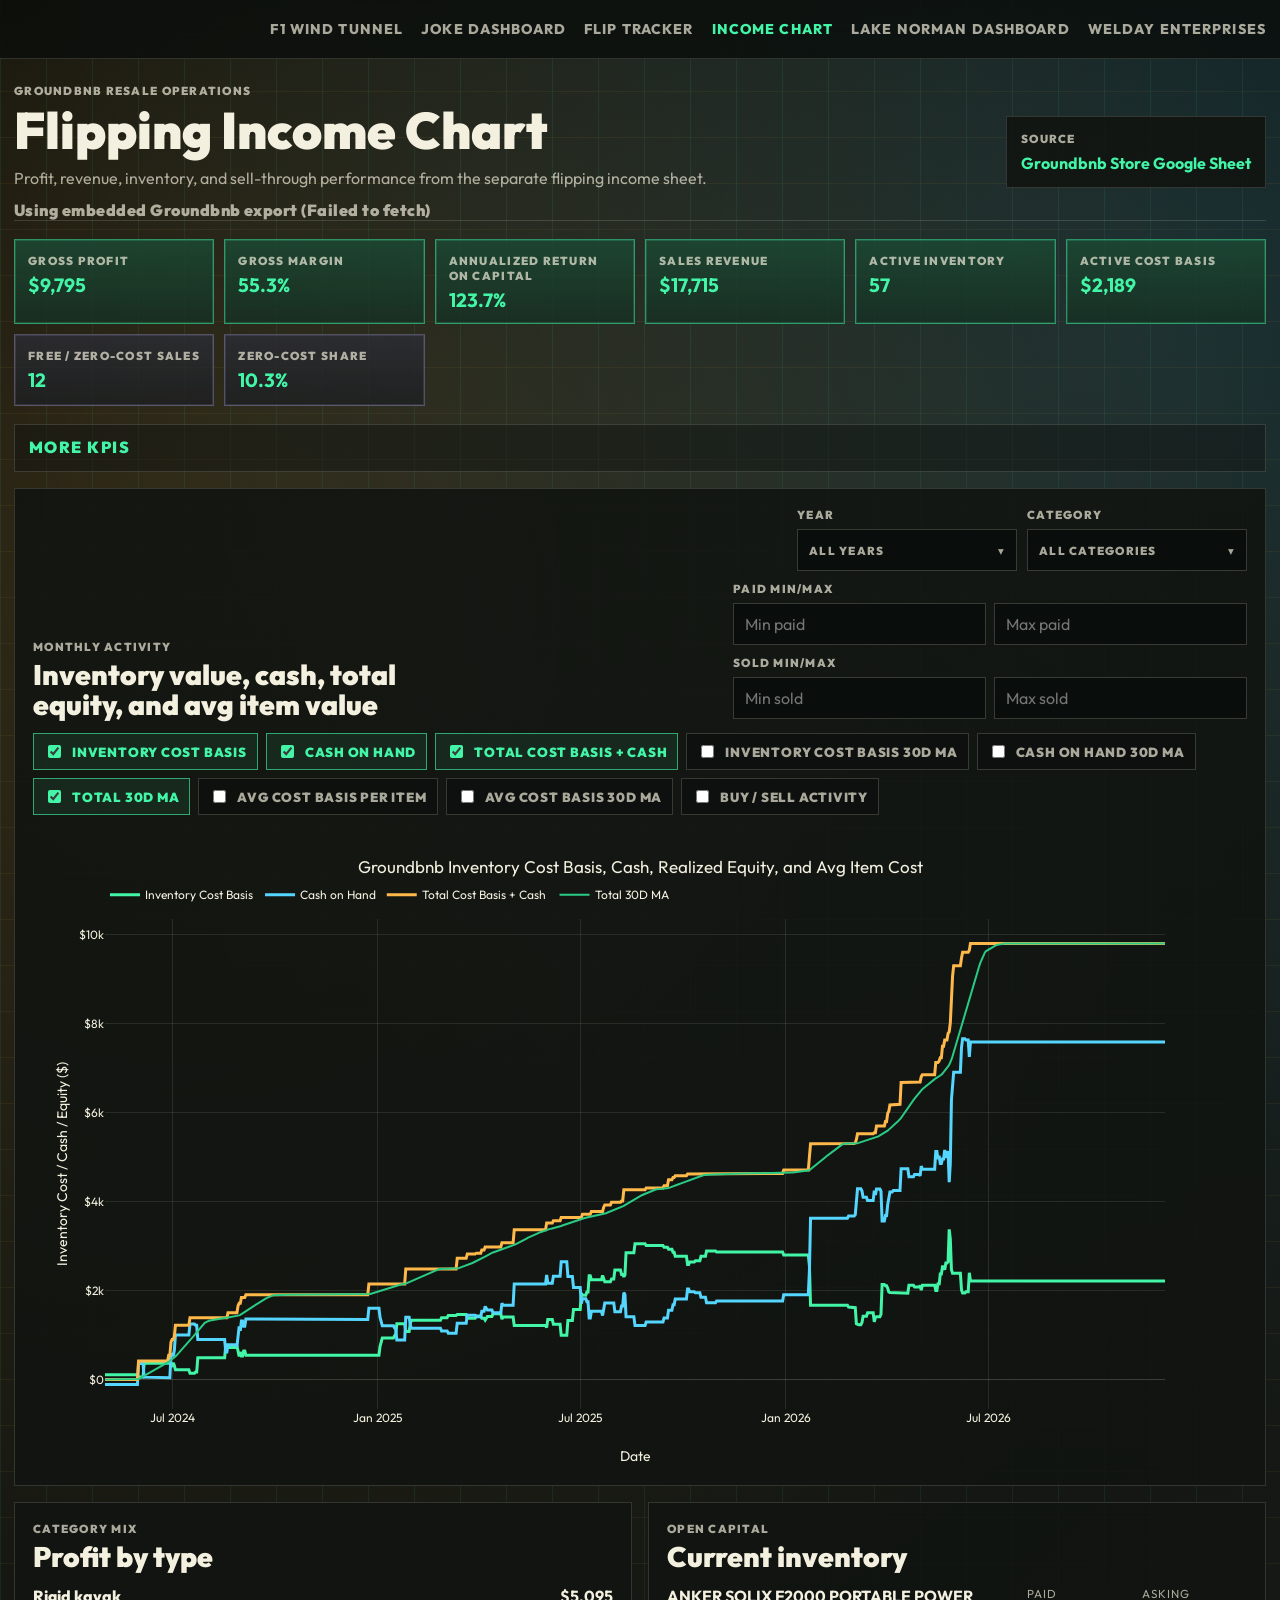
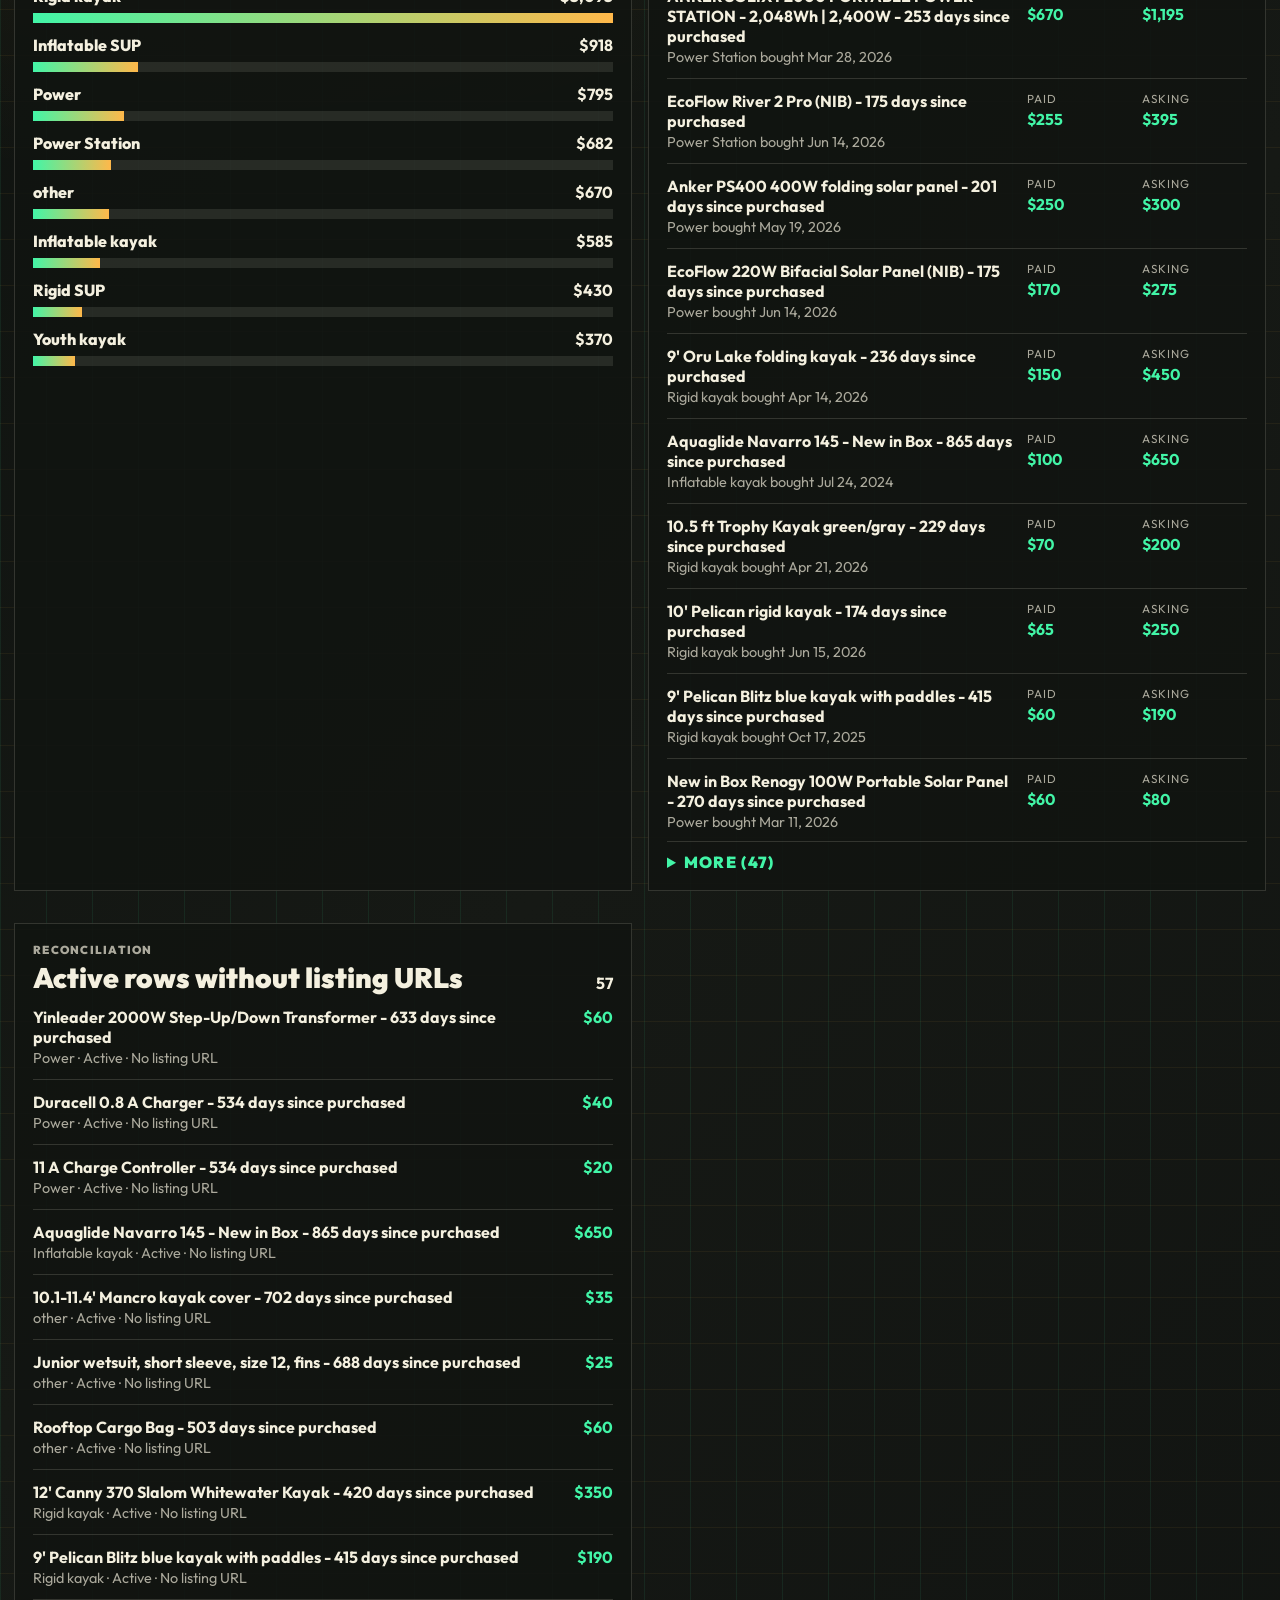
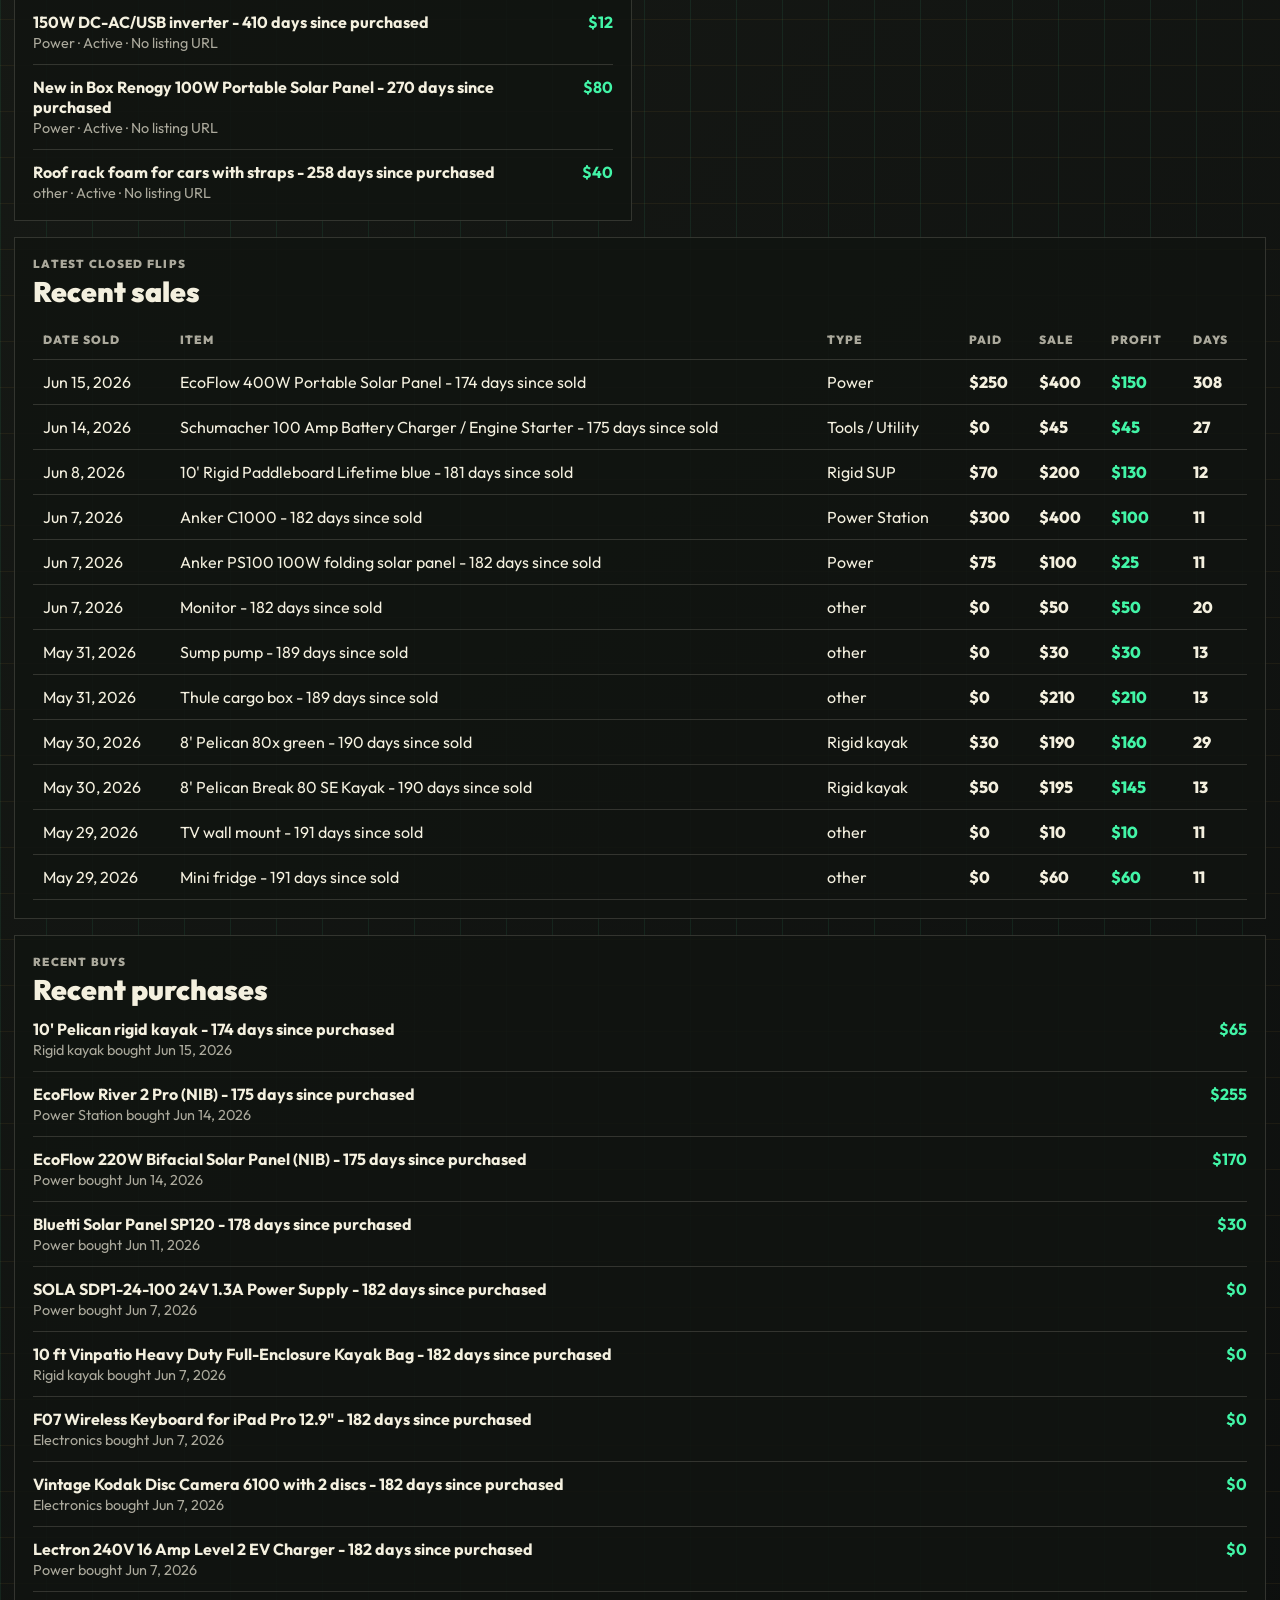
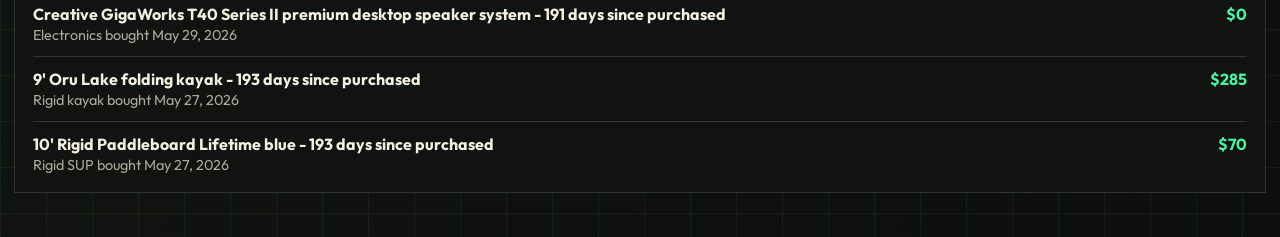
==== Flipping Income Chart/index.html @ 904272f7 "Add price range filters to income chart" ====
<!DOCTYPE html>
<html lang="en">
<head>
    <meta charset="UTF-8">
    <meta name="viewport" content="width=device-width, initial-scale=1.0">
    <title>Flipping Income Chart</title>
    <link rel="preconnect" href="https://fonts.googleapis.com">
    <link rel="preconnect" href="https://fonts.gstatic.com" crossorigin>
    <link href="https://fonts.googleapis.com/css2?family=Outfit:wght@400;600;700;800&display=swap" rel="stylesheet">
    <link rel="stylesheet" href="styles.css?v=20260616-2">
    <script src="https://cdn.plot.ly/plotly-2.35.2.min.js"></script>
</head>
<body>
    <header class="top-header">
        <nav class="header-nav" aria-label="Main menu">
            <a class="header-link" href="/hello-world.html">F1 Wind Tunnel</a>
            <a class="header-link" href="/joke-dashboard.html">Joke Dashboard</a>
            <a class="header-link" href="/flip-tracker.html">Flip Tracker</a>
            <a class="header-link active" href="/Flipping%20Income%20Chart/">Income Chart</a>
            <a class="header-link" href="https://www.perplexity.ai/computer/a/lake-norman-dashboard-hpEeo1IDQGuNEaWQGlTd8g" target="_blank" rel="noopener noreferrer">Lake Norman Dashboard</a>
            <a class="header-link" href="https://welday-ent-dashboard.lovable.app/" target="_blank" rel="noopener noreferrer">Welday Enterprises</a>
        </nav>
    </header>

    <main class="page-shell">
        <section class="hero">
            <div>
                <span class="eyebrow">Groundbnb resale operations</span>
                <h1>Flipping Income Chart</h1>
                <p>Profit, revenue, inventory, and sell-through performance from the separate flipping income sheet.</p>
                <p class="source-status" id="source-status">Embedded Groundbnb export loaded</p>
            </div>
            <div class="source-note">
                <span>Source</span>
                <strong>Groundbnb Store Google Sheet</strong>
            </div>
        </section>

        <section class="kpi-grid" aria-label="Income summary">
            <article class="kpi kpi-primary" title="Gross profit on closed flips. Revenue minus cost basis and sale-side costs."><span>Gross Profit</span><strong id="total-profit">$0</strong></article>
            <article class="kpi kpi-primary" title="Gross margin as a share of revenue. Gross profit divided by sales revenue."><span>Gross Margin</span><strong id="gross-margin">0%</strong></article>
            <article class="kpi kpi-primary" title="Annualized return on invested cash for sold items. Time-adjusted profit divided by cost basis."><span>Annualized Return on Capital</span><strong id="realized-roi">0%</strong></article>
            <article class="kpi kpi-primary" title="Total sales collected from sold items in the selected scope."><span>Sales Revenue</span><strong id="sales-revenue">$0</strong></article>
            <article class="kpi kpi-primary" title="Count of active inventory items still on hand in the sheet."><span>Active Inventory</span><strong id="inventory-count">0</strong></article>
            <article class="kpi kpi-primary" title="Cash currently tied up in active inventory cost basis."><span>Active Cost Basis</span><strong id="inventory-cost">$0</strong></article>
            <article class="kpi kpi-info" title="Sold items with zero recorded purchase cost. Included in profit but excluded from return-on-capital math."><span>Free / Zero-Cost Sales</span><strong id="free-items">0</strong></article>
            <article class="kpi kpi-info" title="Share of sold units that had zero recorded purchase cost."><span>Zero-Cost Share</span><strong id="free-items-share">0%</strong></article>
        </section>

        <section class="kpi-expander" aria-label="Additional income KPIs">
            <details>
                <summary>More KPIs</summary>
                <div class="secondary-kpis">
                    <article class="kpi kpi-go" title="Number of sold assets included in the selected scope."><span>Sold Units</span><strong id="sold-count">0</strong></article>
                    <article class="kpi kpi-cyan" title="Average gross profit per sold item."><span>Average Profit</span><strong id="avg-profit">$0</strong></article>
                    <article class="kpi kpi-amber" title="Average number of days from purchase to sale."><span>Avg Days to Sell</span><strong id="avg-days">0</strong></article>
                    <article class="kpi kpi-info" title="Middle value for days to sell, which reduces the impact of outliers."><span>Median Days to Sell</span><strong id="median-days">0</strong></article>
                    <article class="kpi kpi-slate" title="Current asking value for all active inventory."><span>Active Asking Value</span><strong id="active-asking">$0</strong></article>
                    <article class="kpi kpi-go" title="Potential profit still on the table for active inventory."><span>Unrealized Profit</span><strong id="unrealized-profit">$0</strong></article>
                    <article class="kpi kpi-danger" title="Active inventory older than 45 days and worth reviewing for pricing or liquidation."><span>Aging Risk Units</span><strong id="aging-risk">0</strong></article>
                    <article class="kpi kpi-cyan" title="Sold units divided by sold units plus active inventory."><span>Sell-Through</span><strong id="sell-through">0%</strong></article>
                    <article class="kpi kpi-amber" title="Average markup on sold items."><span>Avg Markup</span><strong id="avg-markup">0%</strong></article>
                    <article class="kpi kpi-primary" title="Annualized return on invested capital, adjusted for holding period."><span>Annualized Return on Capital</span><strong id="annualized-return">0%</strong></article>
                    <article class="kpi kpi-info" title="Gross profit divided by the number of days the item was held."><span>Profit per Day Held</span><strong id="profit-per-day">$0</strong></article>
                    <article class="kpi kpi-slate" title="Average time active inventory has been on hand."><span>Days in Inventory</span><strong id="days-in-inventory">0</strong></article>
                    <article class="kpi kpi-go" title="Cost basis rotations per period. Roughly how many times inventory turns over in a year."><span>Inventory Turnover</span><strong id="inventory-turnover">0x</strong></article>
                    <article class="kpi kpi-info" title="Marketplace ad count reported in the KPI export sheet."><span>Marketplace Ads</span><strong id="marketplace-ads">0</strong></article>
                    <article class="kpi kpi-danger" title="The difference between marketplace ads and tracked sheet inventory. If this is positive, ads exceed tracked rows."><span>Ad / Sheet Gap</span><strong id="ad-gap">0</strong></article>
                    <article class="kpi kpi-slate" title="Duplicate display of sold units for compact comparison on smaller screens."><span>Sold Count</span><strong id="sold-count-secondary">0</strong></article>
                </div>
            </details>
        </section>

        <section class="panel chart-panel">
            <div class="panel-heading">
                <div>
                    <span class="eyebrow">Monthly activity</span>
                    <h2>Inventory value, cash, total equity, and avg item value</h2>
                </div>
                <div class="filters">
                    <div class="multi-filter" id="year-filter-wrap">
                        <span>Year</span>
                        <button id="year-filter-button" class="multi-filter-button" type="button" aria-haspopup="true" aria-expanded="false">
                            <span id="year-filter-label">All years</span>
                            <span class="multi-filter-caret">▾</span>
                        </button>
                        <div id="year-filter-panel" class="multi-filter-panel" hidden></div>
                    </div>
                    <div class="multi-filter" id="category-filter-wrap">
                        <span>Category</span>
                        <button id="category-filter-button" class="multi-filter-button" type="button" aria-haspopup="true" aria-expanded="false">
                            <span id="category-filter-label">All categories</span>
                            <span class="multi-filter-caret">▾</span>
                        </button>
                        <div id="category-filter-panel" class="multi-filter-panel" hidden></div>
                    </div>
                    <label class="range-filter">
                        <span>Paid min/max</span>
                        <div class="range-inputs">
                            <input id="paid-min-filter" type="number" inputmode="decimal" placeholder="Min paid" aria-label="Minimum price paid">
                            <input id="paid-max-filter" type="number" inputmode="decimal" placeholder="Max paid" aria-label="Maximum price paid">
                        </div>
                    </label>
                    <label class="range-filter">
                        <span>Sold min/max</span>
                        <div class="range-inputs">
                            <input id="sold-min-filter" type="number" inputmode="decimal" placeholder="Min sold" aria-label="Minimum sale price">
                            <input id="sold-max-filter" type="number" inputmode="decimal" placeholder="Max sold" aria-label="Maximum sale price">
                        </div>
                    </label>
                </div>
            </div>
            <div id="trace-controls" class="trace-controls" aria-label="Chart trace selectors"></div>
            <div id="income-chart" class="plotly-chart" aria-label="Inventory value and cash chart"></div>
        </section>

        <section class="split-grid">
            <article class="panel">
                <div class="panel-heading">
                    <div>
                        <span class="eyebrow">Category mix</span>
                        <h2>Profit by type</h2>
                    </div>
                </div>
                <div id="type-bars" class="bar-list"></div>
            </article>

            <article class="panel">
                <div class="panel-heading">
                    <div>
                        <span class="eyebrow">Open capital</span>
                        <h2>Current inventory</h2>
                    </div>
                </div>
                <div id="inventory-preview" class="inventory-list"></div>
                <details class="list-expander" id="inventory-expander">
                    <summary><span id="inventory-more-label">More</span></summary>
                    <div id="inventory-list" class="inventory-list"></div>
                </details>
            </article>

            <article class="panel">
                <div class="panel-heading">
                    <div>
                        <span class="eyebrow">Reconciliation</span>
                        <h2>Active rows without listing URLs</h2>
                    </div>
                    <strong id="reconciliation-count">0</strong>
                </div>
                <div id="reconciliation-list" class="inventory-list"></div>
            </article>
        </section>

        <section class="panel">
            <div class="panel-heading">
                <div>
                    <span class="eyebrow">Latest closed flips</span>
                    <h2>Recent sales</h2>
                </div>
            </div>
            <div class="table-wrap">
                <table>
                    <thead>
                        <tr>
                            <th>Date Sold</th>
                            <th>Item</th>
                            <th>Type</th>
                            <th>Paid</th>
                            <th>Sale</th>
                            <th>Profit</th>
                            <th>Days</th>
                        </tr>
                    </thead>
                    <tbody id="recent-sales"></tbody>
                </table>
            </div>
        </section>

        <section class="panel">
            <div class="panel-heading">
                <div>
                    <span class="eyebrow">Recent buys</span>
                    <h2>Recent purchases</h2>
                </div>
            </div>
            <div id="recent-purchases" class="inventory-list"></div>
        </section>
    </main>

    <script src="data.js?v=20260616-1"></script>
    <script src="script.js?v=20260616-2"></script>
</body>
</html>
---- Flipping Income Chart/styles.css ----
:root {
    --ink: #f4f0df;
    --muted: rgba(244, 240, 223, 0.68);
    --panel: rgba(16, 20, 17, 0.88);
    --panel-2: rgba(26, 31, 28, 0.92);
    --line: rgba(244, 240, 223, 0.15);
    --hud: #42f5a7;
    --amber: #ffb84a;
    --danger: #ff4d5a;
    --cyan: #55d6ff;
    --runway: #0b0e0d;
}

* {
    box-sizing: border-box;
}

body {
    margin: 0;
    min-height: 100vh;
    color: var(--ink);
    font-family: "Outfit", system-ui, sans-serif;
    background:
        linear-gradient(90deg, rgba(66, 245, 167, 0.08) 1px, transparent 1px) 0 0 / 46px 46px,
        linear-gradient(0deg, rgba(255, 184, 74, 0.06) 1px, transparent 1px) 0 0 / 46px 46px,
        radial-gradient(circle at 16% 12%, rgba(255, 184, 74, 0.16), transparent 26%),
        radial-gradient(circle at 92% 6%, rgba(85, 214, 255, 0.14), transparent 24%),
        linear-gradient(135deg, #090d0b 0%, #161915 48%, #0d0f0e 100%);
}

button,
input,
select {
    font: inherit;
}

.top-header {
    position: sticky;
    top: 0;
    z-index: 20;
    border-bottom: 1px solid var(--line);
    background: rgba(9, 13, 11, 0.78);
    backdrop-filter: blur(14px);
}

.header-nav {
    width: min(1480px, calc(100% - 28px));
    min-height: 58px;
    margin: 0 auto;
    display: flex;
    align-items: center;
    justify-content: flex-end;
    gap: 18px;
    flex-wrap: wrap;
}

.header-link {
    color: var(--muted);
    text-decoration: none;
    font-weight: 800;
    font-size: 0.88rem;
    text-transform: uppercase;
    letter-spacing: 0.08em;
}

.header-link:hover,
.header-link:focus-visible,
.header-link.active {
    color: var(--hud);
    outline: none;
}

.page-shell {
    width: min(1480px, calc(100% - 28px));
    margin: 0 auto;
    padding: 24px 0 44px;
}

.hero {
    min-height: 116px;
    display: grid;
    grid-template-columns: minmax(260px, 1fr) auto;
    gap: 18px;
    align-items: center;
    border-bottom: 1px solid var(--line);
}

.eyebrow,
.source-note span,
.source-status,
.kpi span,
.filters span {
    display: block;
    color: var(--muted);
    font-size: 0.72rem;
    font-weight: 900;
    letter-spacing: 0.11em;
    text-transform: uppercase;
}

h1,
h2,
p {
    margin: 0;
}

h1 {
    margin-top: 7px;
    color: var(--ink);
    font-size: clamp(1.9rem, 4vw, 3.5rem);
    font-weight: 900;
    line-height: 1;
}

h2 {
    margin-top: 6px;
    color: var(--ink);
    font-size: clamp(1.25rem, 2.2vw, 2rem);
    font-weight: 900;
    line-height: 1.05;
}

.hero p {
    max-width: 760px;
    margin-top: 12px;
    color: var(--muted);
    font-size: 1rem;
}

.source-note,
.kpi,
.panel {
    border: 1px solid var(--line);
    background: var(--panel);
}

.source-note {
    min-width: 220px;
    padding: 14px;
}

.source-note strong {
    display: block;
    margin-top: 7px;
    color: var(--hud);
}
.source-status {
    margin-top: 10px;
    color: var(--cyan);
    letter-spacing: 0.03em;
    text-transform: none;
}

.kpi-grid {
    margin: 18px 0;
    display: grid;
    grid-template-columns: repeat(6, minmax(120px, 1fr));
    gap: 10px;
}

.kpi {
    min-height: 72px;
    padding: 13px;
    background: rgba(16, 20, 17, 0.64);
    cursor: help;
}

.kpi strong {
    display: block;
    margin-top: 8px;
    color: var(--hud);
    font-size: clamp(1.05rem, 1.5vw, 1.45rem);
    line-height: 1;
}

.kpi-primary {
    border-color: rgba(66, 245, 167, 0.5);
    background:
        linear-gradient(180deg, rgba(66, 245, 167, 0.20), rgba(66, 245, 167, 0.10)),
        rgba(16, 20, 17, 0.82);
    box-shadow: inset 0 0 0 1px rgba(66, 245, 167, 0.18);
}

.kpi-go {
    border-color: rgba(66, 245, 167, 0.34);
    background:
        linear-gradient(180deg, rgba(66, 245, 167, 0.13), rgba(66, 245, 167, 0.06)),
        rgba(16, 20, 17, 0.78);
    box-shadow: inset 0 0 0 1px rgba(66, 245, 167, 0.14);
}

.kpi-cyan {
    border-color: rgba(85, 214, 255, 0.34);
    background:
        linear-gradient(180deg, rgba(85, 214, 255, 0.12), rgba(85, 214, 255, 0.05)),
        rgba(16, 20, 17, 0.78);
    box-shadow: inset 0 0 0 1px rgba(85, 214, 255, 0.14);
}

.kpi-amber {
    border-color: rgba(255, 184, 74, 0.34);
    background:
        linear-gradient(180deg, rgba(255, 184, 74, 0.12), rgba(255, 184, 74, 0.05)),
        rgba(16, 20, 17, 0.78);
    box-shadow: inset 0 0 0 1px rgba(255, 184, 74, 0.14);
}

.kpi-danger {
    border-color: rgba(255, 77, 90, 0.34);
    background:
        linear-gradient(180deg, rgba(255, 77, 90, 0.13), rgba(255, 77, 90, 0.05)),
        rgba(16, 20, 17, 0.78);
    box-shadow: inset 0 0 0 1px rgba(255, 77, 90, 0.14);
}

.kpi-info {
    border-color: rgba(199, 188, 255, 0.3);
    background:
        linear-gradient(180deg, rgba(199, 188, 255, 0.12), rgba(199, 188, 255, 0.05)),
        rgba(16, 20, 17, 0.78);
    box-shadow: inset 0 0 0 1px rgba(199, 188, 255, 0.12);
}

.kpi-slate {
    border-color: rgba(129, 139, 146, 0.4);
    background:
        linear-gradient(180deg, rgba(129, 139, 146, 0.12), rgba(129, 139, 146, 0.05)),
        rgba(16, 20, 17, 0.78);
    box-shadow: inset 0 0 0 1px rgba(129, 139, 146, 0.12);
}

.kpi-expander {
    margin: 18px 0 12px;
}

.kpi-expander details {
    border: 1px solid var(--line);
    background: rgba(16, 20, 17, 0.48);
    padding: 12px 14px 14px;
}

.kpi-expander summary {
    cursor: pointer;
    list-style: none;
    color: var(--hud);
    font-weight: 900;
    text-transform: uppercase;
    letter-spacing: 0.09em;
}

.kpi-expander summary::-webkit-details-marker {
    display: none;
}

.secondary-kpis {
    margin-top: 12px;
    display: grid;
    grid-template-columns: repeat(4, minmax(0, 1fr));
    gap: 10px;
}

.panel {
    margin-top: 16px;
    padding: 18px;
    background: var(--panel);
}

.panel-heading {
    display: flex;
    justify-content: space-between;
    gap: 18px;
    align-items: end;
    margin-bottom: 14px;
}

.filters {
    display: flex;
    flex-wrap: wrap;
    justify-content: flex-end;
    gap: 10px;
}

.range-filter {
    min-width: 220px;
    margin-top: 0;
}

.range-filter > span {
    display: block;
    color: var(--muted);
    font-size: 0.72rem;
    font-weight: 900;
    letter-spacing: 0.11em;
    text-transform: uppercase;
}

.range-inputs {
    display: grid;
    grid-template-columns: 1fr 1fr;
    gap: 8px;
    margin-top: 7px;
}

.range-inputs input {
    width: 100%;
    height: 42px;
    border: 1px solid rgba(244, 240, 223, 0.2);
    border-radius: 0;
    background: rgba(9, 13, 11, 0.92);
    color: var(--ink);
    padding: 0 11px;
}

.range-inputs input:focus {
    border-color: var(--hud);
    outline: none;
    box-shadow: 0 0 0 2px rgba(66, 245, 167, 0.12);
}

select {
    min-width: 170px;
    height: 42px;
    margin-top: 7px;
    border: 1px solid rgba(244, 240, 223, 0.2);
    border-radius: 0;
    color: var(--ink);
    background: rgba(9, 13, 11, 0.92);
    padding: 0 11px;
}

select:focus {
    border-color: var(--hud);
    outline: none;
    box-shadow: 0 0 0 2px rgba(66, 245, 167, 0.12);
}

.multi-filter {
    position: relative;
    min-width: 220px;
}

.multi-filter-button {
    width: 100%;
    height: 42px;
    margin-top: 7px;
    display: inline-flex;
    align-items: center;
    justify-content: space-between;
    gap: 12px;
    border: 1px solid rgba(244, 240, 223, 0.2);
    border-radius: 0;
    color: var(--ink);
    background: rgba(9, 13, 11, 0.92);
    padding: 0 11px;
    cursor: pointer;
}

.multi-filter-button:focus {
    border-color: var(--hud);
    outline: none;
    box-shadow: 0 0 0 2px rgba(66, 245, 167, 0.12);
}

.multi-filter-caret {
    color: var(--muted);
}

.multi-filter-panel {
    position: absolute;
    top: calc(100% + 6px);
    right: 0;
    z-index: 30;
    width: min(320px, 90vw);
    max-height: 360px;
    overflow: auto;
    border: 1px solid rgba(244, 240, 223, 0.18);
    background: rgba(9, 13, 11, 0.98);
    box-shadow: 0 18px 40px rgba(0, 0, 0, 0.35);
    padding: 10px;
}

.multi-filter-actions {
    display: flex;
    gap: 8px;
    margin-bottom: 10px;
}

.multi-filter-actions button {
    flex: 1;
    height: 34px;
    border: 1px solid rgba(244, 240, 223, 0.18);
    background: rgba(16, 20, 17, 0.75);
    color: var(--ink);
    font-weight: 800;
    text-transform: uppercase;
    letter-spacing: 0.05em;
    cursor: pointer;
}

.multi-filter-options {
    display: grid;
    gap: 6px;
}

.multi-filter-option {
    display: flex;
    align-items: center;
    gap: 8px;
    padding: 6px 8px;
    border: 1px solid rgba(244, 240, 223, 0.12);
    background: rgba(16, 20, 17, 0.36);
    color: var(--ink);
    cursor: pointer;
}

.multi-filter-option input {
    margin: 0;
}

.trace-controls {
    display: flex;
    flex-wrap: wrap;
    gap: 8px;
    margin: 8px 0 12px;
}

.trace-toggle {
    min-height: 36px;
    display: inline-flex;
    align-items: center;
    gap: 8px;
    padding: 8px 10px;
    border: 1px solid rgba(244, 240, 223, 0.18);
    color: var(--muted);
    background: rgba(9, 13, 11, 0.58);
    font-size: 0.82rem;
    font-weight: 900;
    text-transform: uppercase;
    letter-spacing: 0.06em;
    cursor: pointer;
}

.trace-toggle input {
    accent-color: var(--hud);
}

.trace-toggle:has(input:checked) {
    border-color: rgba(66, 245, 167, 0.62);
    color: var(--hud);
    background: rgba(66, 245, 167, 0.08);
}

.plotly-chart {
    width: 100%;
    min-height: 640px;
}

.split-grid {
    display: grid;
    grid-template-columns: minmax(0, 1fr) minmax(0, 1fr);
    gap: 16px;
}

.bar-list,
.inventory-list {
    display: grid;
    gap: 12px;
}

.bar-row {
    display: grid;
    gap: 7px;
}

.bar-row header,
.inventory-item {
    display: flex;
    justify-content: space-between;
    gap: 12px;
}

.bar-row header {
    font-weight: 800;
}

.bar-track {
    height: 10px;
    overflow: hidden;
    background: rgba(244, 240, 223, 0.1);
}

.bar-fill {
    height: 100%;
    background: linear-gradient(90deg, var(--hud), var(--amber));
}

.inventory-item {
    padding-bottom: 12px;
    border-bottom: 1px solid var(--line);
}

.inventory-item:last-child {
    padding-bottom: 0;
    border-bottom: 0;
}

.inventory-item strong {
    display: block;
    overflow-wrap: anywhere;
}

.inventory-item span {
    color: var(--muted);
    font-size: 0.9rem;
}


.inventory-prices {
    display: grid;
    grid-template-columns: repeat(2, minmax(0, 1fr));
    gap: 10px;
    min-width: 220px;
}

.inventory-prices div {
    display: flex;
    flex-direction: column;
    gap: 3px;
    align-items: flex-start;
}

.inventory-prices span {
    color: var(--muted);
    font-size: 0.73rem;
    text-transform: uppercase;
    letter-spacing: 0.08em;
}

.inventory-prices b {
    color: var(--ink);
    font-size: 0.98rem;
}.inventory-item b {
    color: var(--hud);
}

.list-expander {
    margin-top: 10px;
    border-top: 1px solid var(--line);
    padding-top: 10px;
}

.list-expander summary {
    cursor: pointer;
    color: var(--hud);
    font-weight: 900;
    text-transform: uppercase;
    letter-spacing: 0.08em;
}

.list-expander summary::-webkit-details-marker {
    display: none;
}

.table-wrap {
    overflow-x: auto;
}

table {
    width: 100%;
    border-collapse: collapse;
}

th,
td {
    padding: 12px 10px;
    border-bottom: 1px solid var(--line);
    text-align: left;
    vertical-align: top;
}

th {
    color: var(--muted);
    font-size: 0.74rem;
    font-weight: 900;
    letter-spacing: 0.08em;
    text-transform: uppercase;
}

td:last-child,
td:nth-child(4),
td:nth-child(5),
td:nth-child(6) {
    font-weight: 800;
}

.profit-positive {
    color: var(--hud);
}

.profit-negative {
    color: var(--danger);
}

@media (max-width: 980px) {
    .hero,
    .split-grid {
        grid-template-columns: 1fr;
    }

    .kpi-grid {
        grid-template-columns: repeat(3, minmax(0, 1fr));
    }

    .secondary-kpis {
        grid-template-columns: repeat(3, minmax(0, 1fr));
    }

    .panel-heading {
        align-items: stretch;
        flex-direction: column;
    }

    .filters {
        justify-content: stretch;
    }
}

@media (max-width: 620px) {
    .page-shell,
    .header-nav {
        width: min(100% - 20px, 1480px);
    }

    .header-nav {
        justify-content: flex-start;
        gap: 12px;
        padding: 10px 0;
    }

    .header-link {
        font-size: 0.76rem;
    }

    .kpi-grid {
        grid-template-columns: repeat(2, minmax(0, 1fr));
    }

    .secondary-kpis {
        grid-template-columns: repeat(2, minmax(0, 1fr));
    }

    .panel {
        padding: 13px;
    }

    select {
        width: 100%;
    }
}
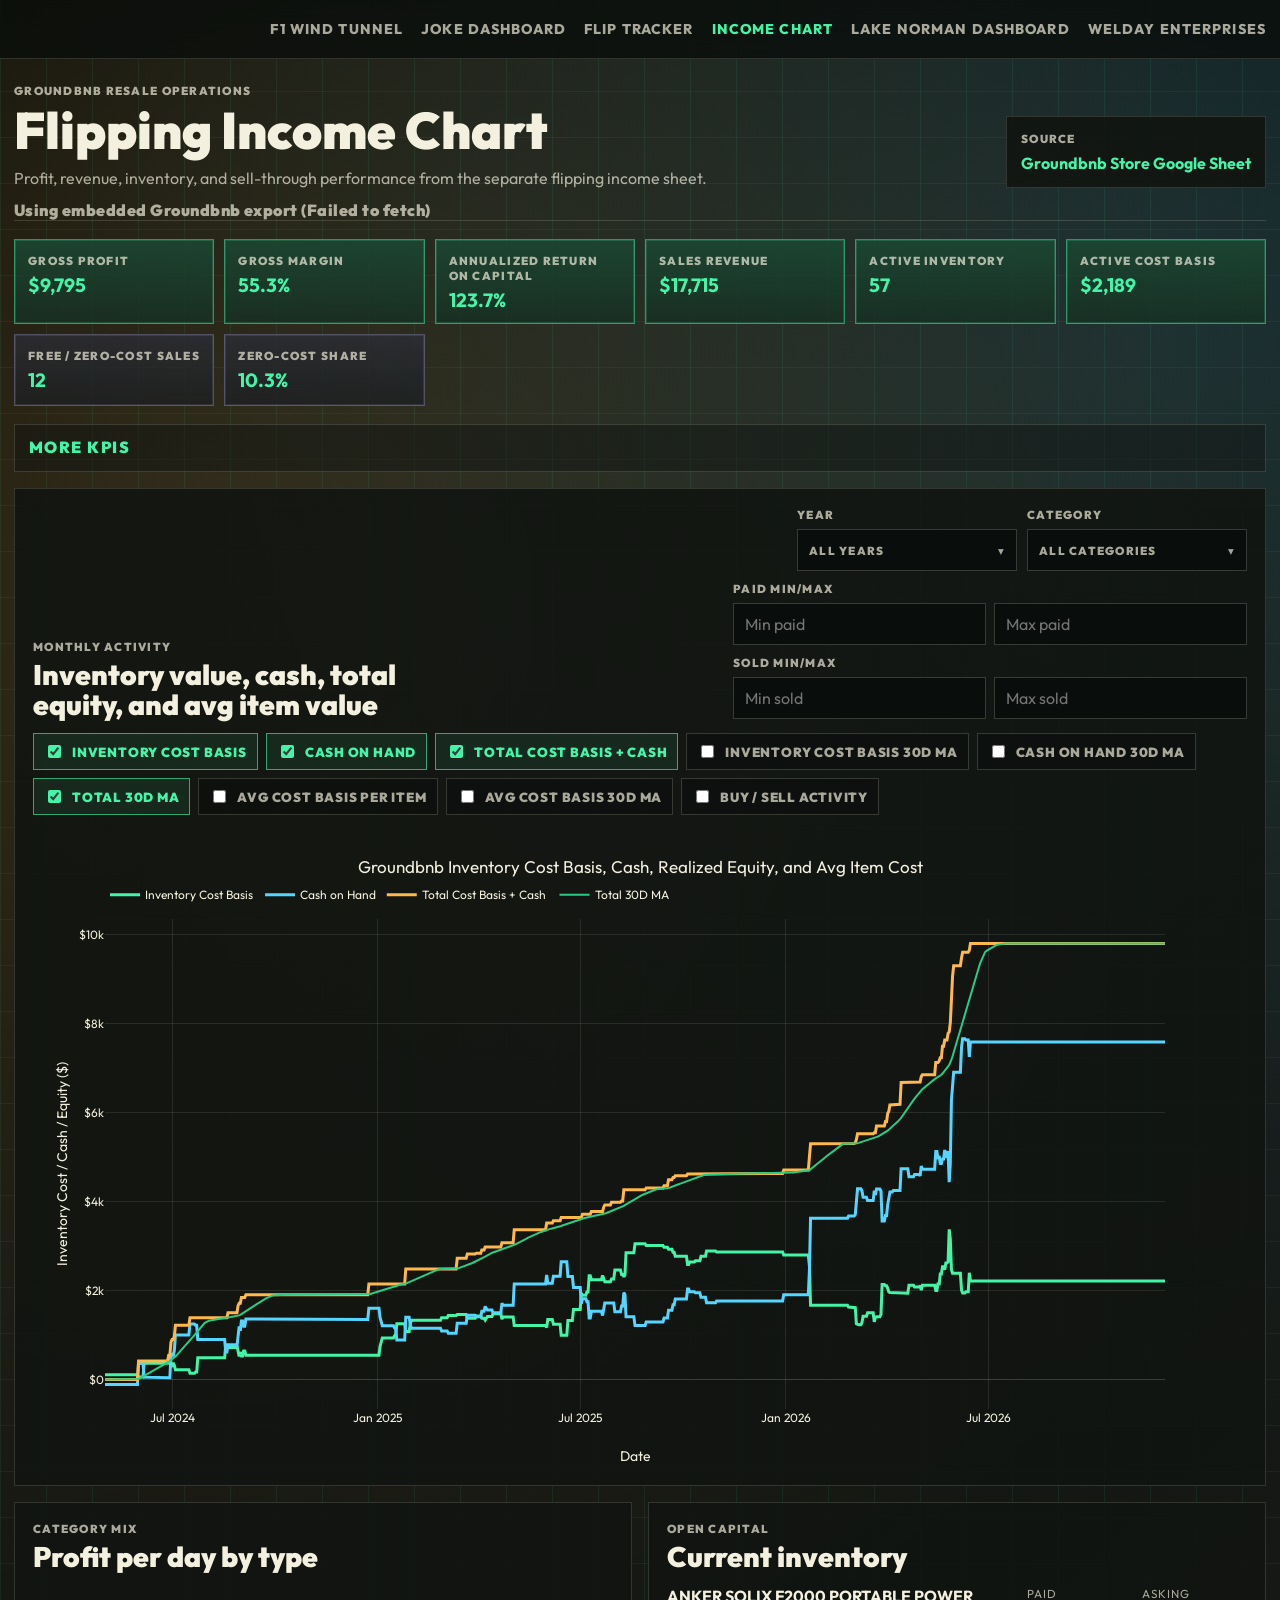
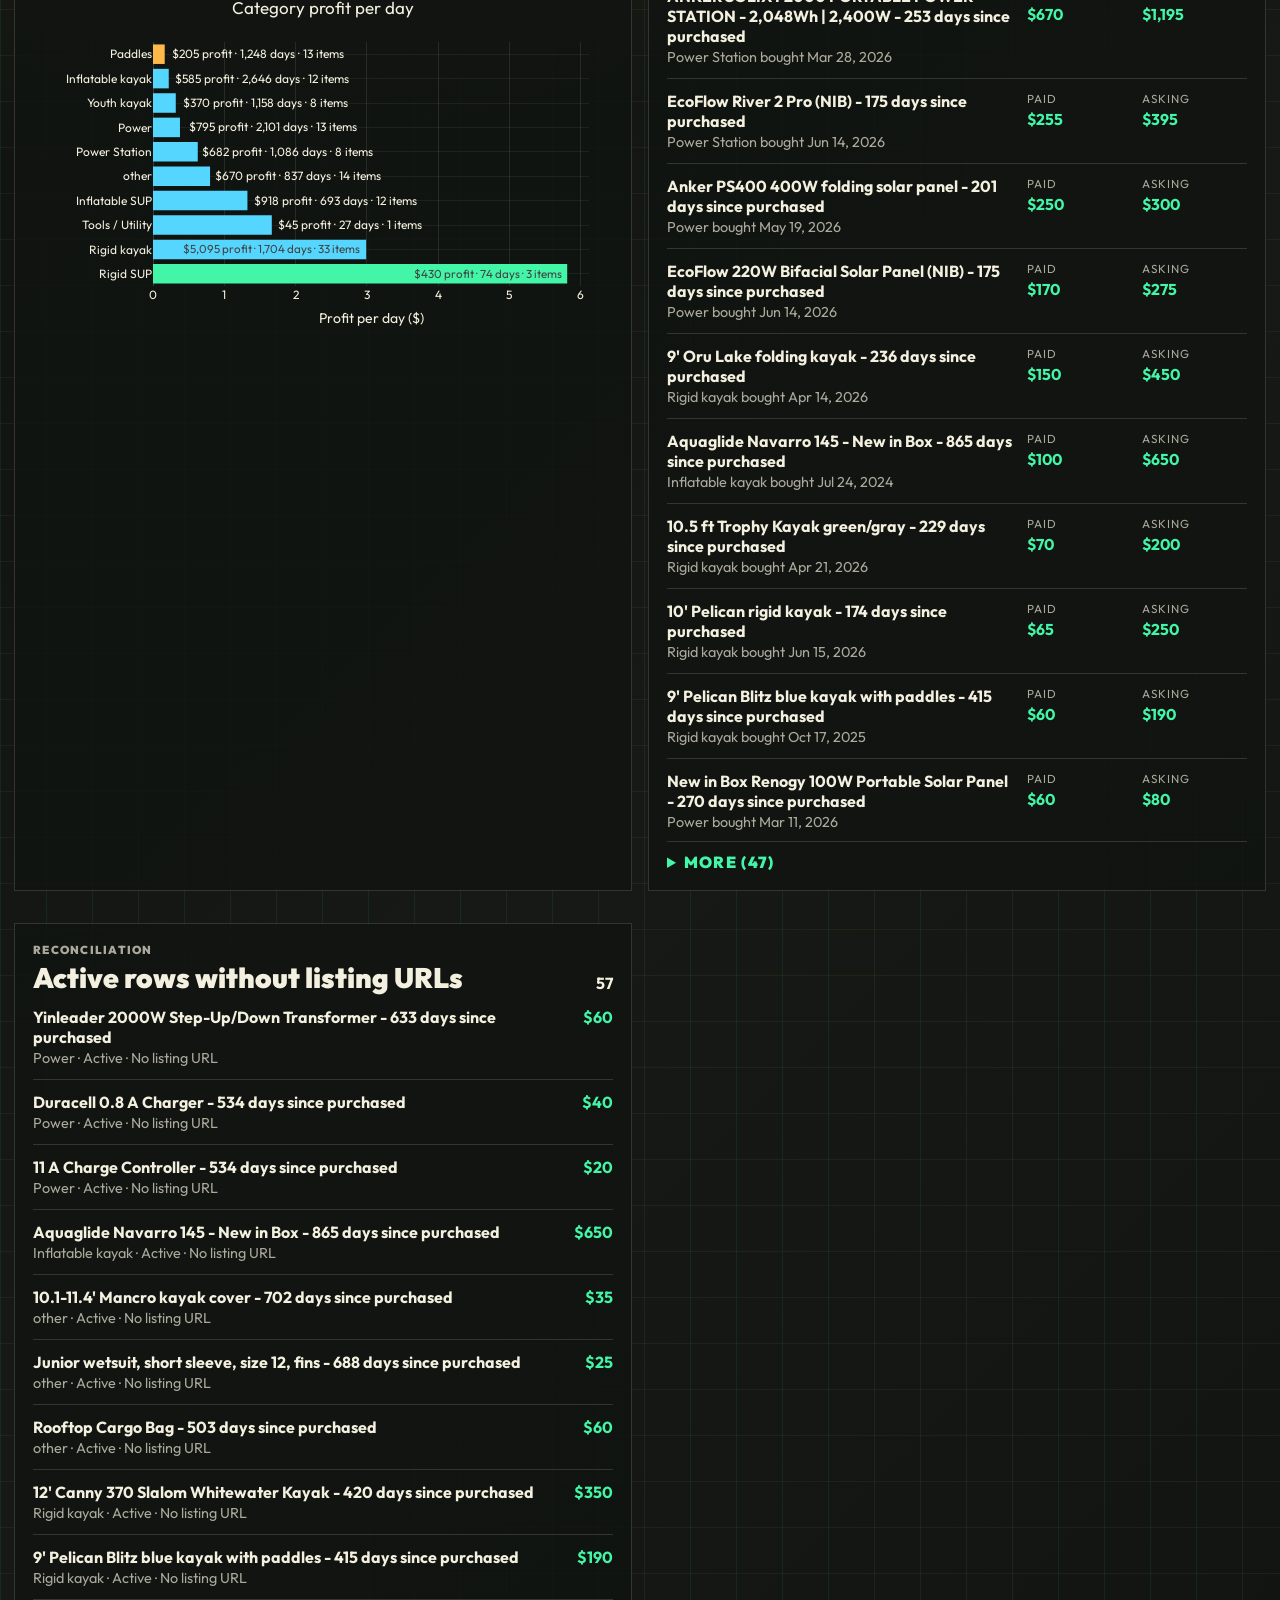
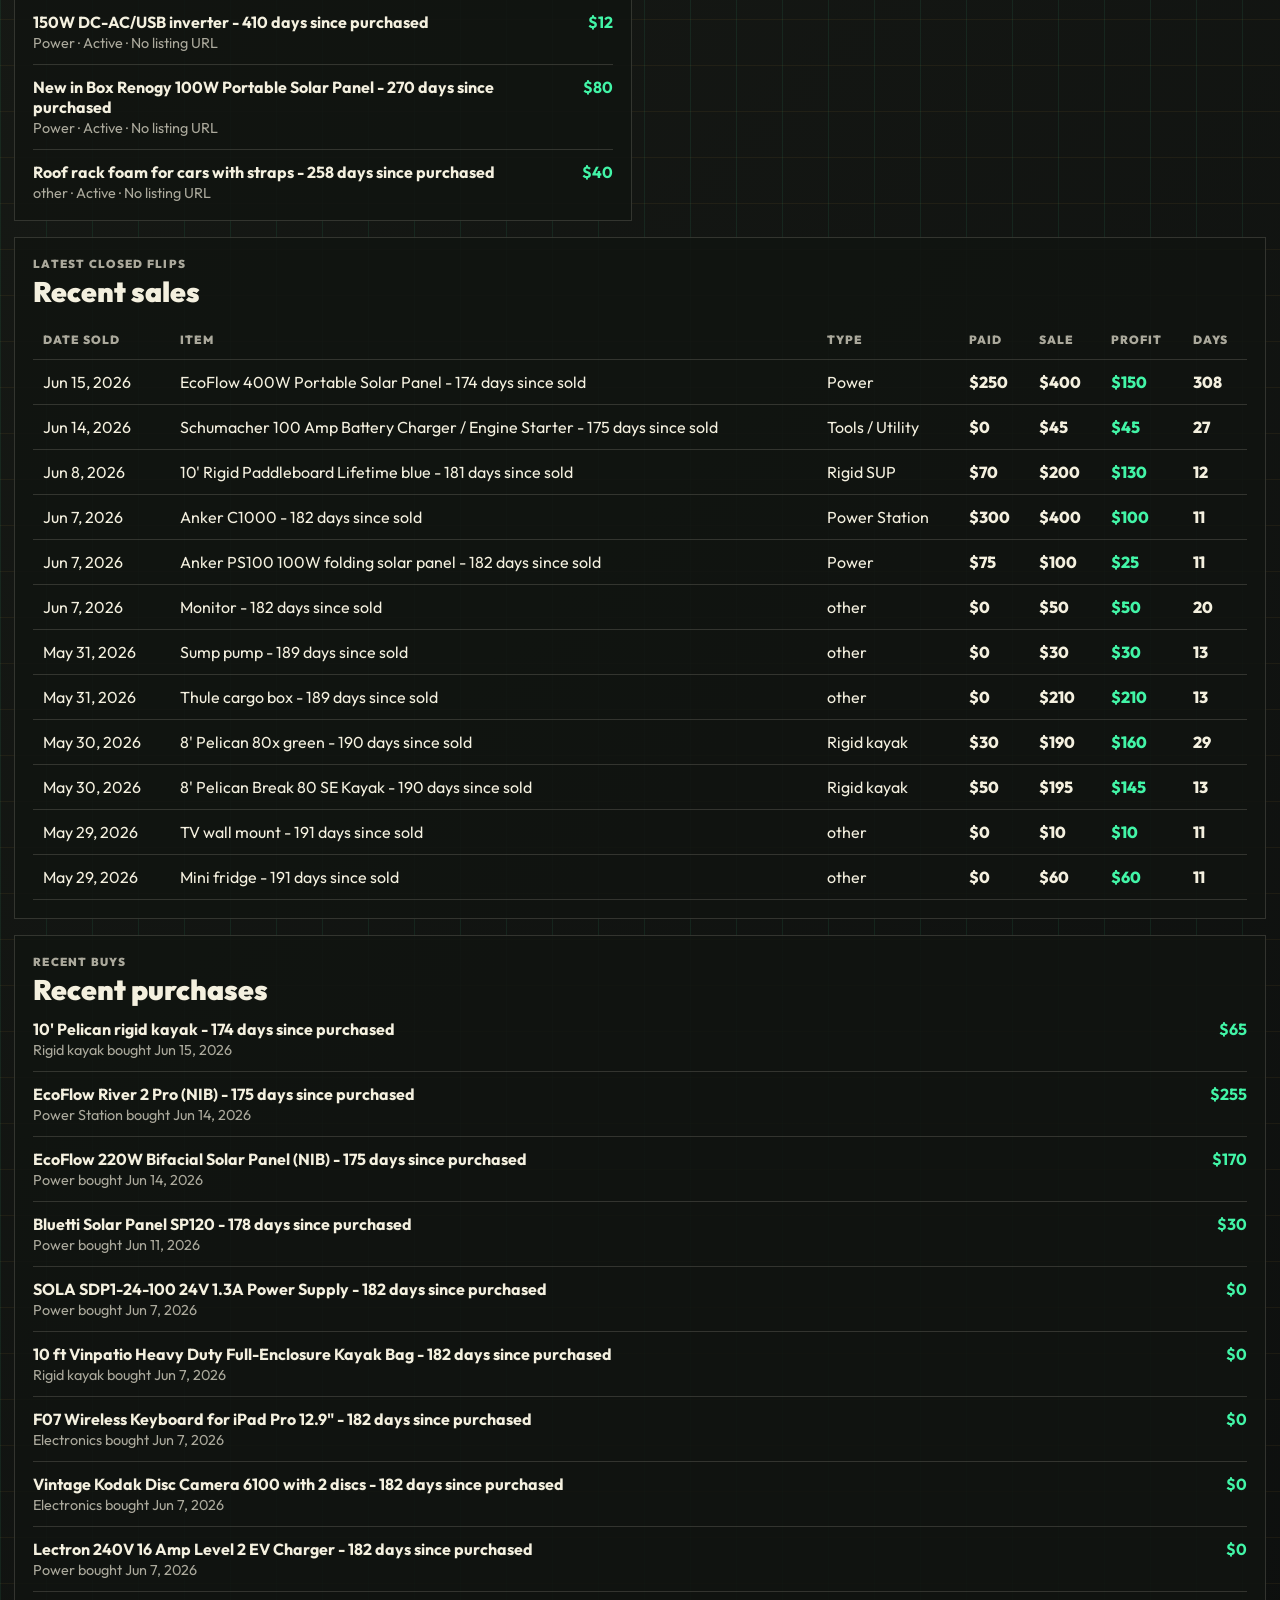
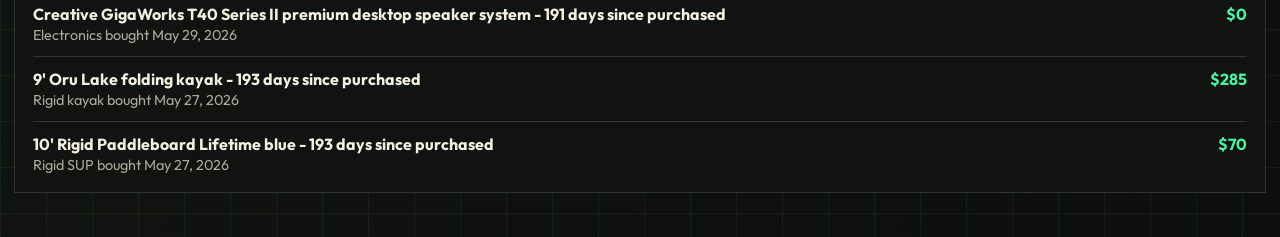
==== commit 3a202903: "Update flip tracker cockpit and income filters" ====
--- a/Flipping Income Chart/index.html
+++ b/Flipping Income Chart/index.html
@@ -67,6 +67,10 @@
                     <article class="kpi kpi-info" title="Marketplace ad count reported in the KPI export sheet."><span>Marketplace Ads</span><strong id="marketplace-ads">0</strong></article>
                     <article class="kpi kpi-danger" title="The difference between marketplace ads and tracked sheet inventory. If this is positive, ads exceed tracked rows."><span>Ad / Sheet Gap</span><strong id="ad-gap">0</strong></article>
                     <article class="kpi kpi-slate" title="Duplicate display of sold units for compact comparison on smaller screens."><span>Sold Count</span><strong id="sold-count-secondary">0</strong></article>
+                    <article class="kpi kpi-primary" title="Average paid price as a share of seller asking across sold items."><span>Average Paid % of Seller Asking</span><strong id="avg-paid-percent-seller-asking">0%</strong></article>
+                    <article class="kpi kpi-cyan" title="Average savings versus seller asking across sold items."><span>Average Savings vs Seller Asking</span><strong id="avg-savings-vs-seller-asking">0%</strong></article>
+                    <article class="kpi kpi-go" title="Average paid price as a share of seller asking across active inventory."><span>Active Avg Paid % of Seller Asking</span><strong id="active-avg-paid-percent-seller-asking">0%</strong></article>
+                    <article class="kpi kpi-amber" title="Average savings versus seller asking across active inventory."><span>Active Avg Savings vs Seller Asking</span><strong id="active-avg-savings-vs-seller-asking">0%</strong></article>
                 </div>
             </details>
         </section>
@@ -119,10 +123,10 @@
                 <div class="panel-heading">
                     <div>
                         <span class="eyebrow">Category mix</span>
-                        <h2>Profit by type</h2>
+                        <h2>Profit per day by type</h2>
                     </div>
                 </div>
-                <div id="type-bars" class="bar-list"></div>
+                <div id="type-bars" class="plotly-chart" style="min-height: 340px;"></div>
             </article>
 
             <article class="panel">
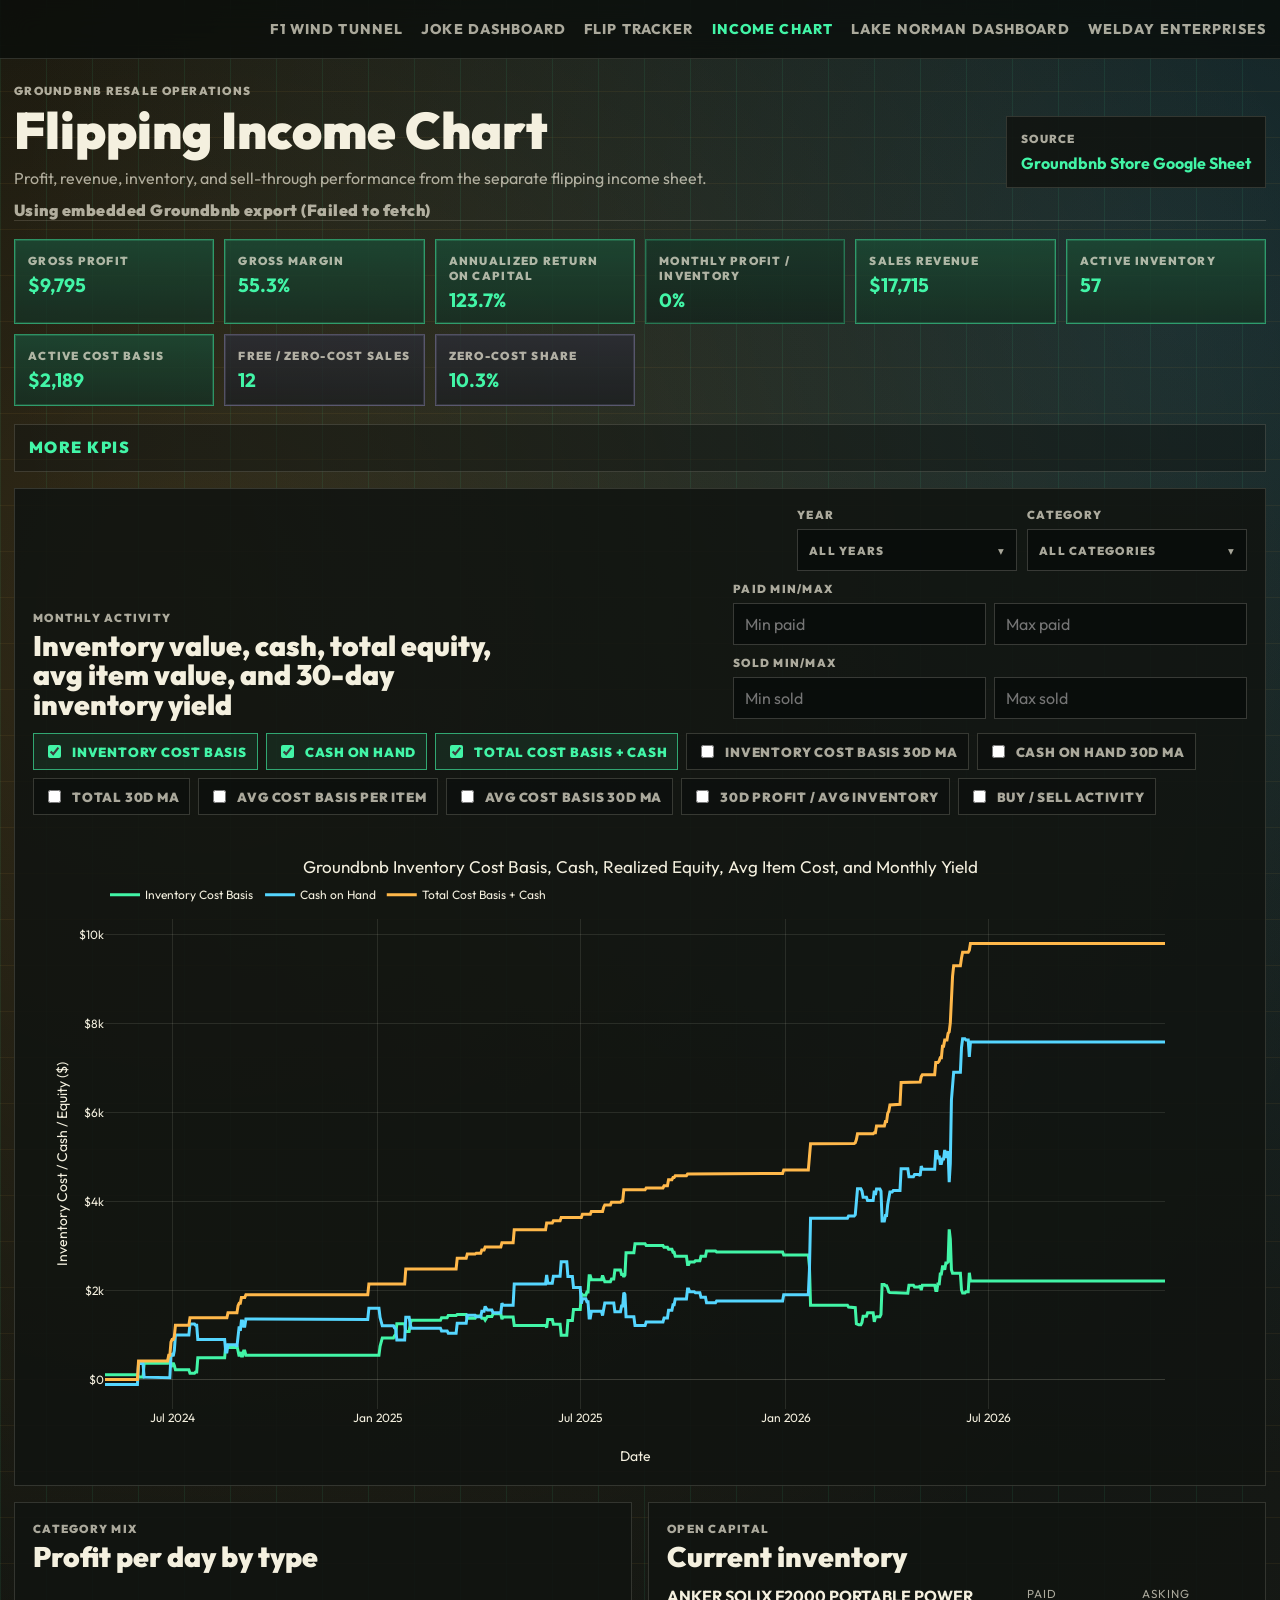
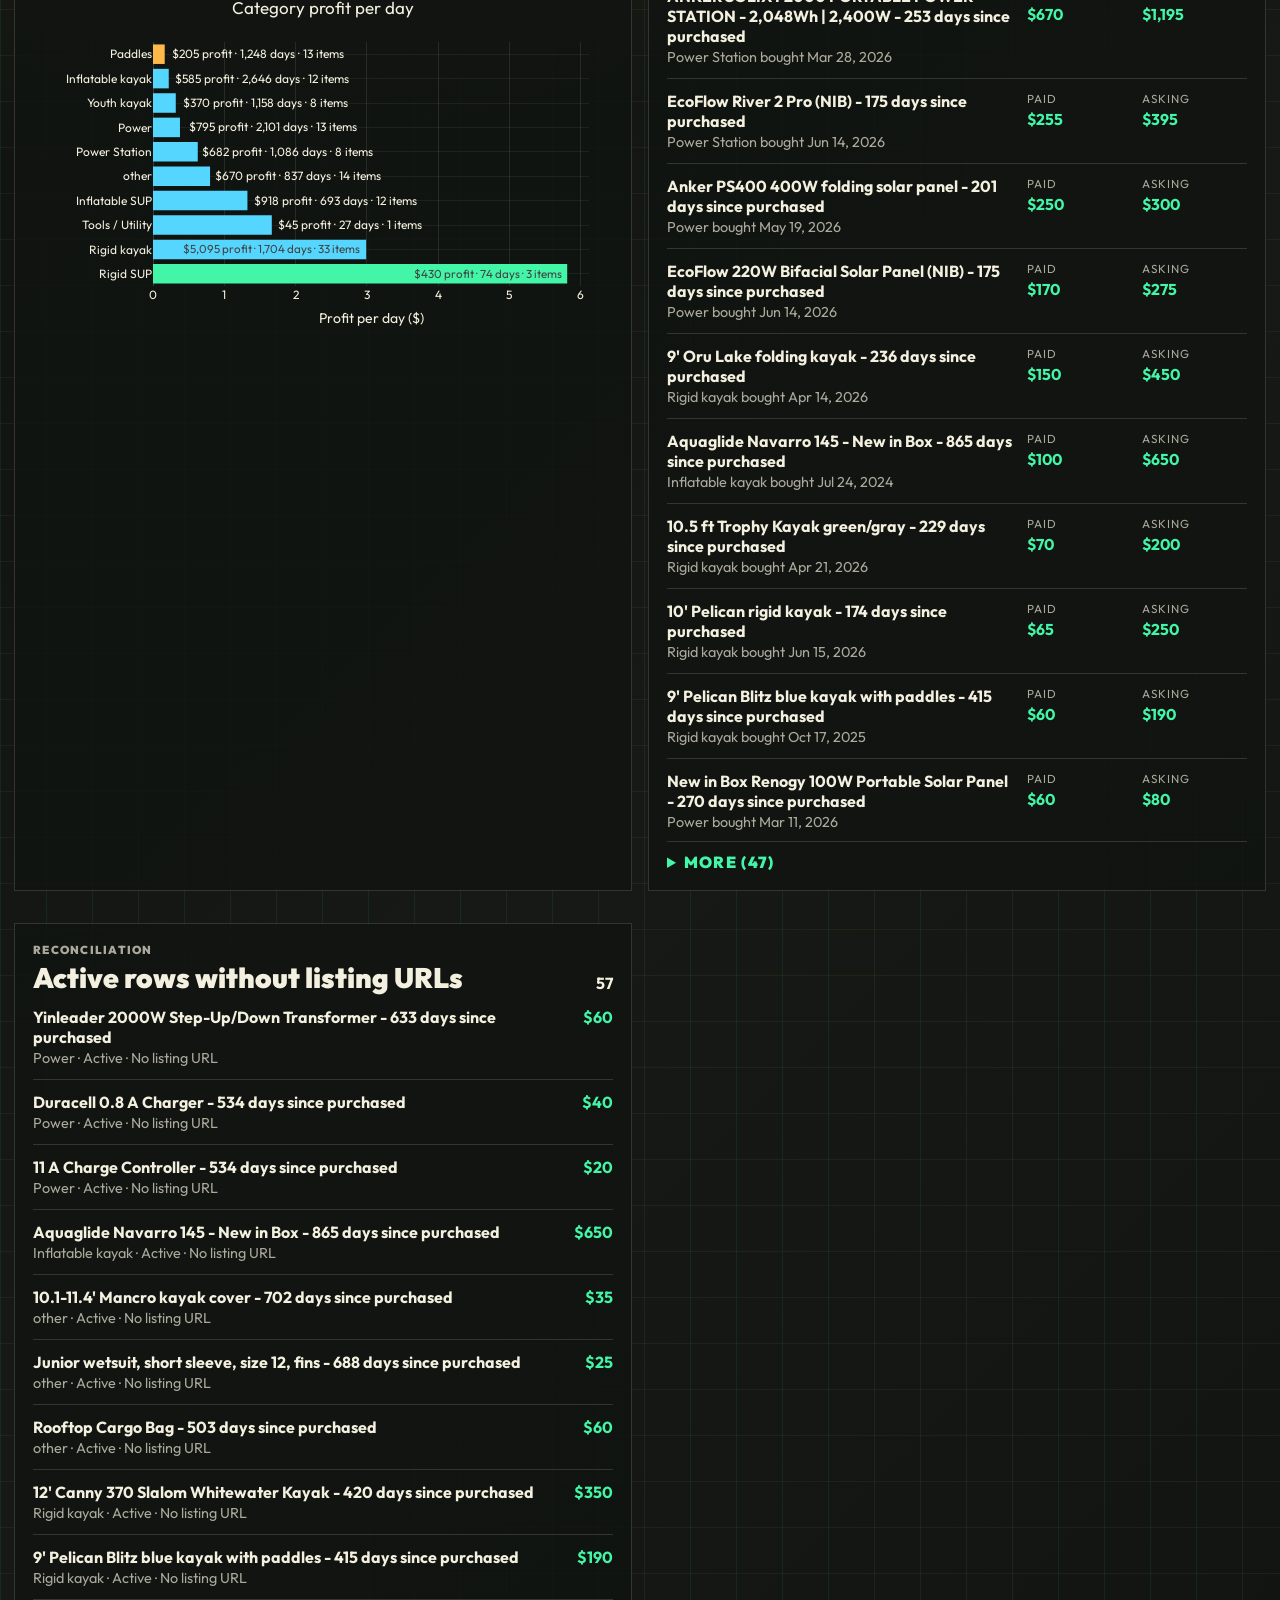
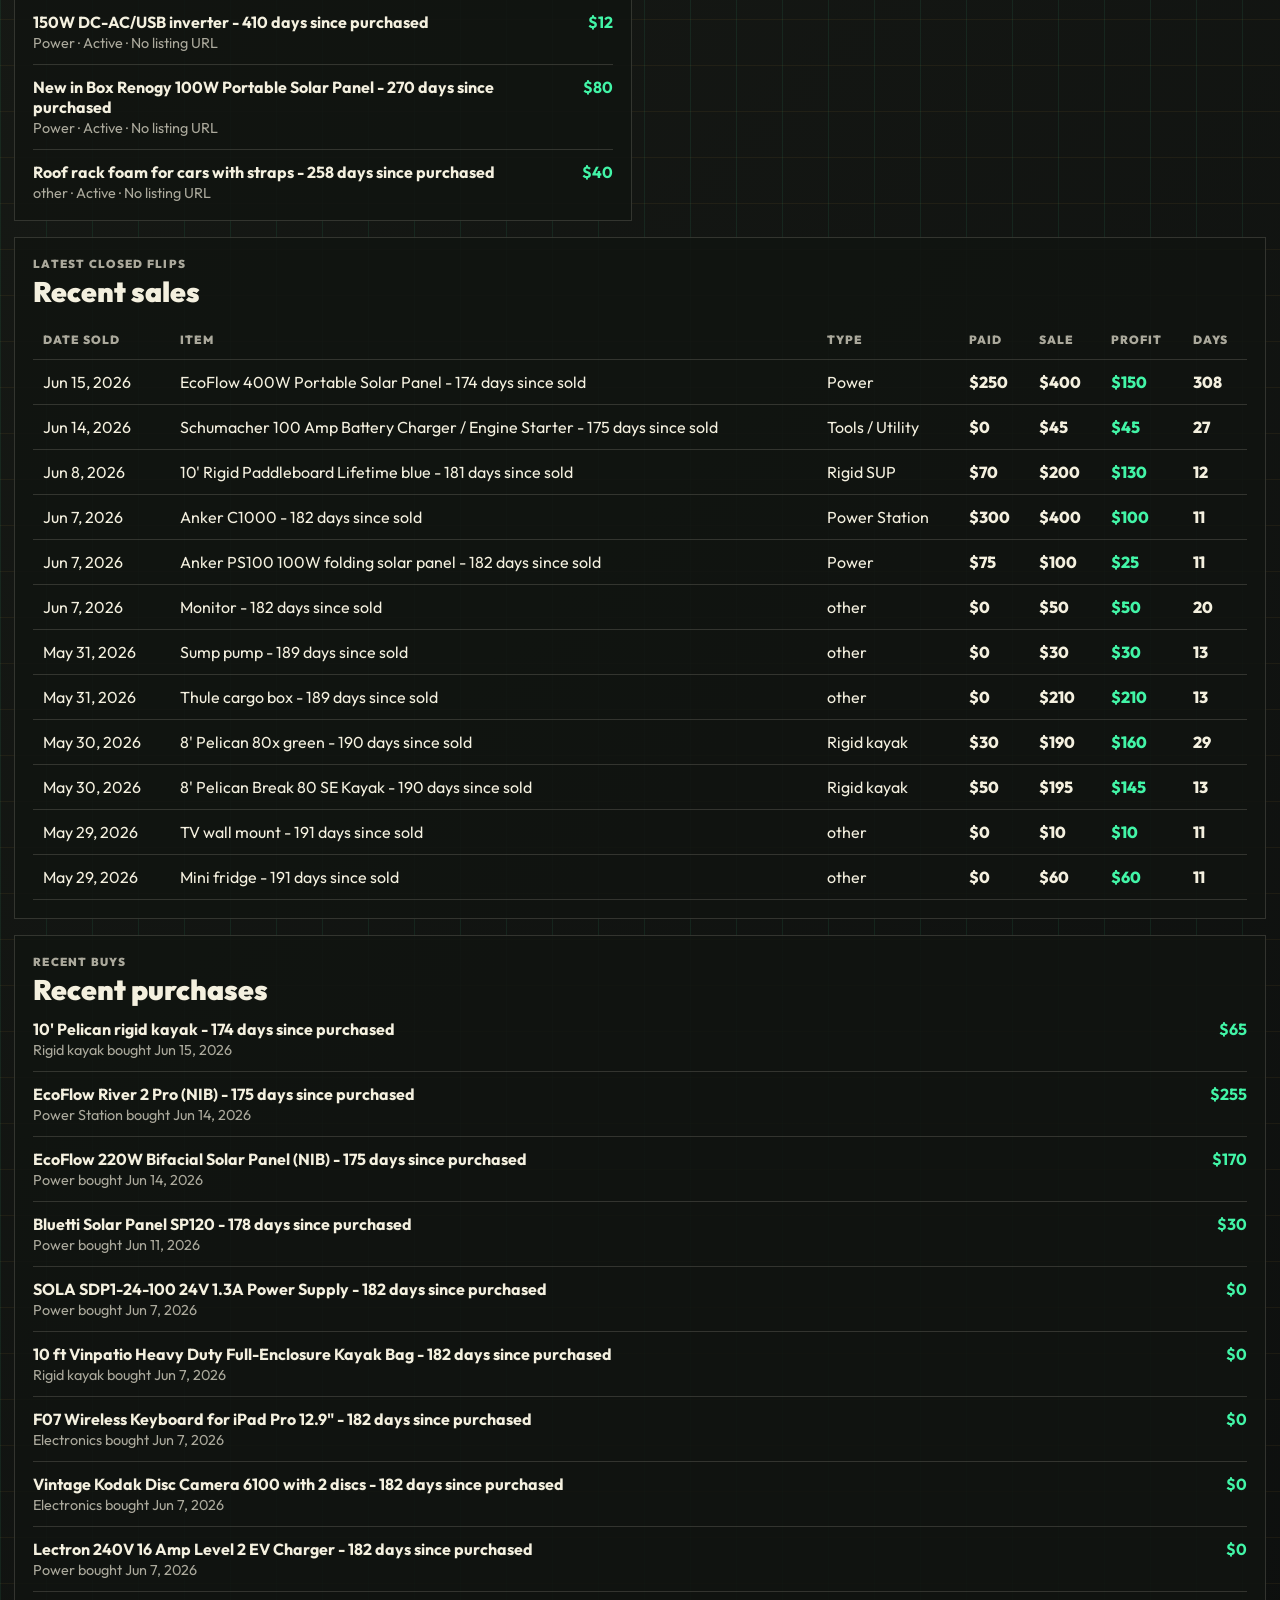
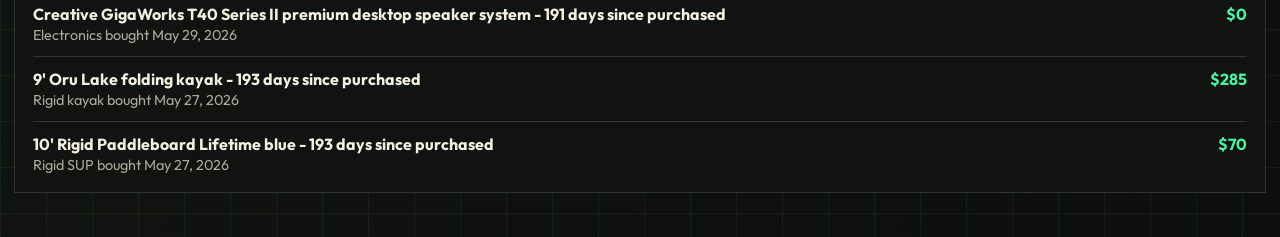
==== commit a686bbdc: "Add monthly inventory profit yield chart" ====
--- a/Flipping Income Chart/index.html
+++ b/Flipping Income Chart/index.html
@@ -40,6 +40,7 @@
             <article class="kpi kpi-primary" title="Gross profit on closed flips. Revenue minus cost basis and sale-side costs."><span>Gross Profit</span><strong id="total-profit">$0</strong></article>
             <article class="kpi kpi-primary" title="Gross margin as a share of revenue. Gross profit divided by sales revenue."><span>Gross Margin</span><strong id="gross-margin">0%</strong></article>
             <article class="kpi kpi-primary" title="Annualized return on invested cash for sold items. Time-adjusted profit divided by cost basis."><span>Annualized Return on Capital</span><strong id="realized-roi">0%</strong></article>
+            <article class="kpi kpi-go" title="30-day realized gross profit divided by average inventory cost basis over the same 30 days. Unit: percent per month."><span>Monthly Profit / Inventory</span><strong id="monthly-profit-inventory">0%</strong></article>
             <article class="kpi kpi-primary" title="Total sales collected from sold items in the selected scope."><span>Sales Revenue</span><strong id="sales-revenue">$0</strong></article>
             <article class="kpi kpi-primary" title="Count of active inventory items still on hand in the sheet."><span>Active Inventory</span><strong id="inventory-count">0</strong></article>
             <article class="kpi kpi-primary" title="Cash currently tied up in active inventory cost basis."><span>Active Cost Basis</span><strong id="inventory-cost">$0</strong></article>
@@ -79,7 +80,7 @@
             <div class="panel-heading">
                 <div>
                     <span class="eyebrow">Monthly activity</span>
-                    <h2>Inventory value, cash, total equity, and avg item value</h2>
+                    <h2>Inventory value, cash, total equity, avg item value, and 30-day inventory yield</h2>
                 </div>
                 <div class="filters">
                     <div class="multi-filter" id="year-filter-wrap">
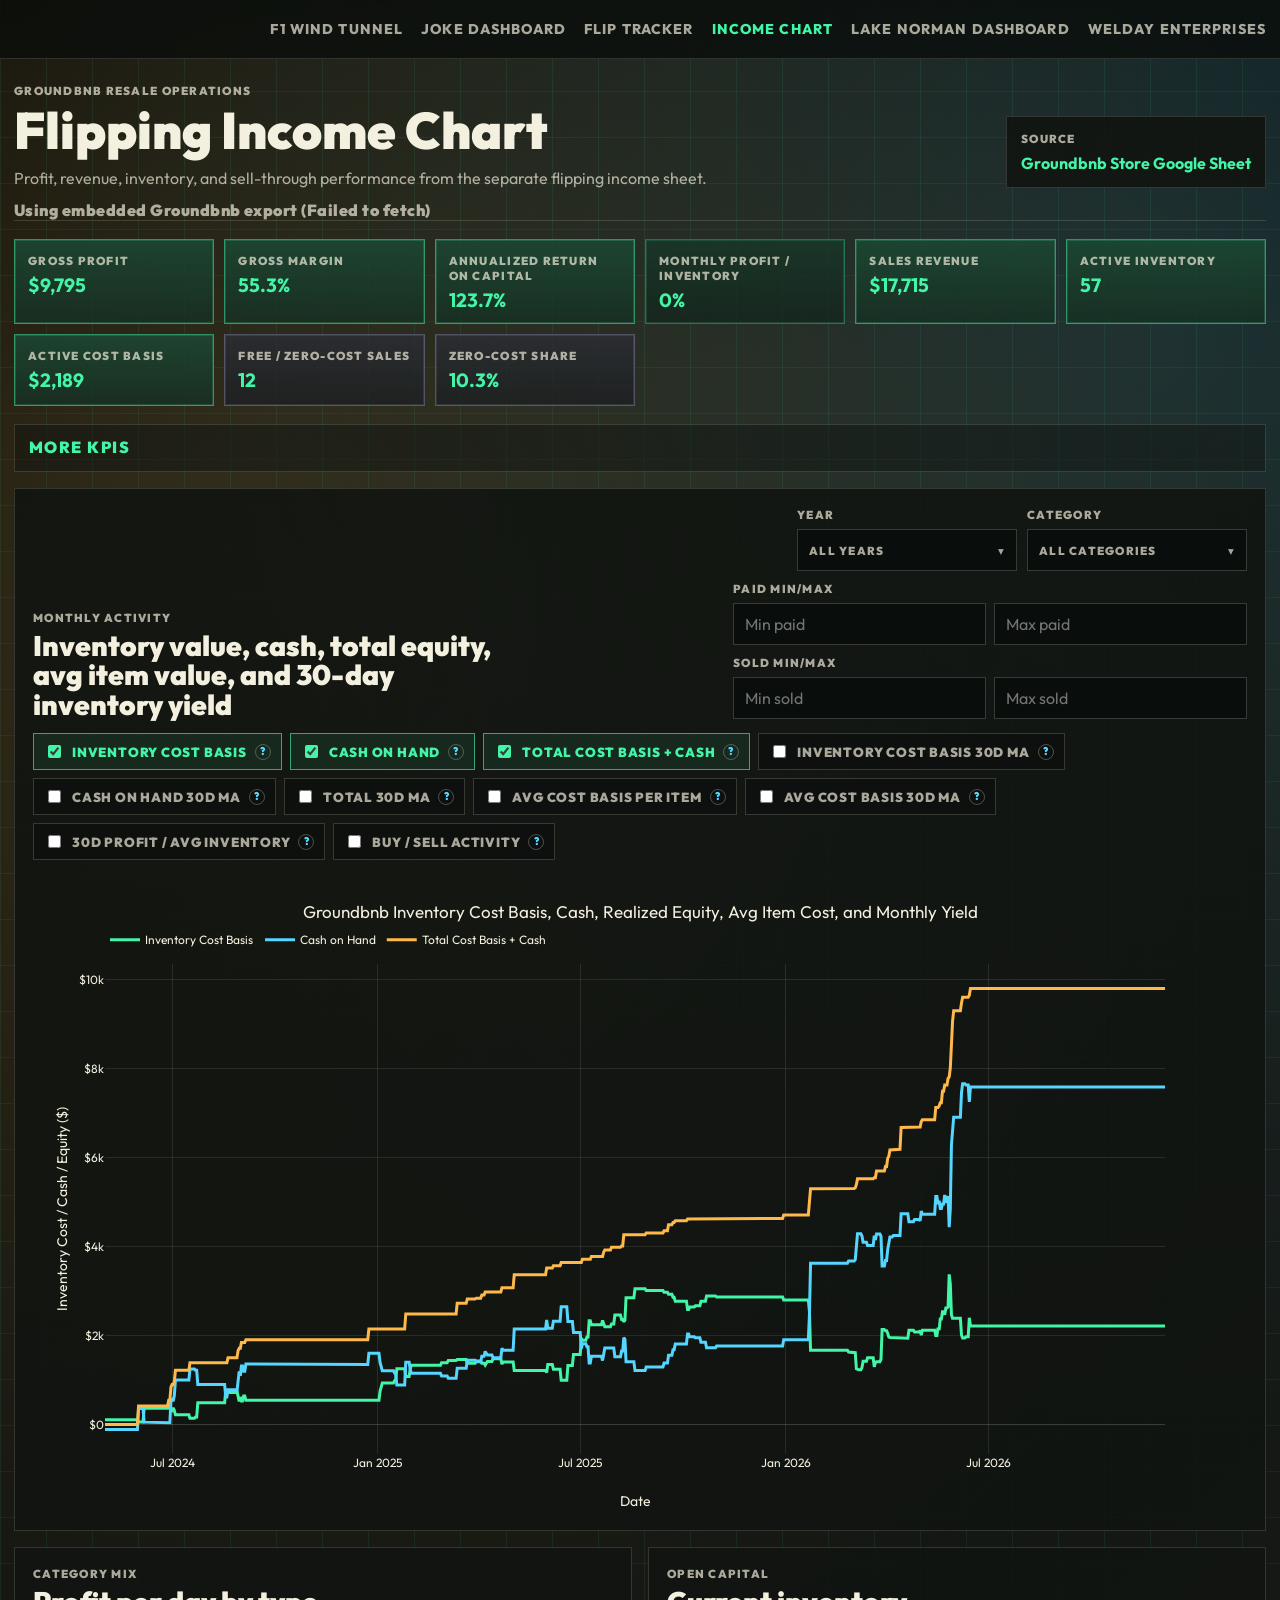
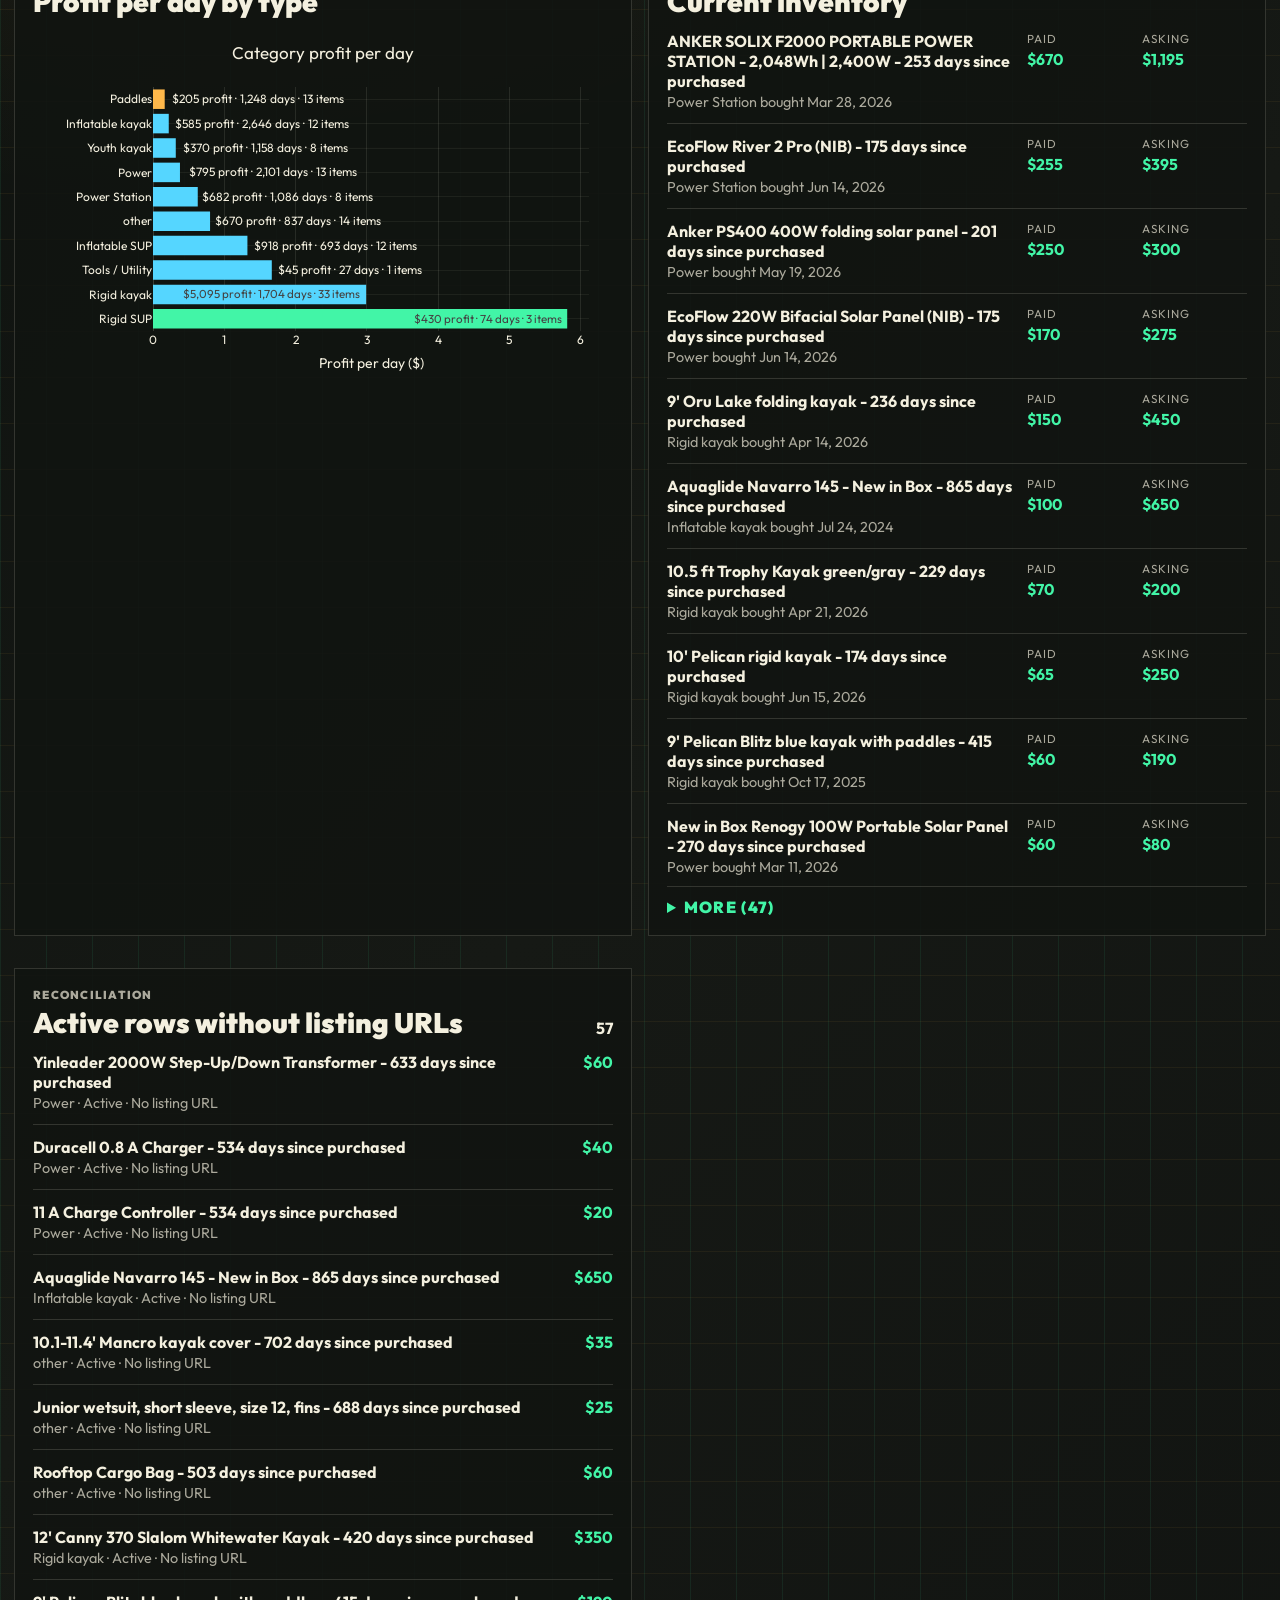
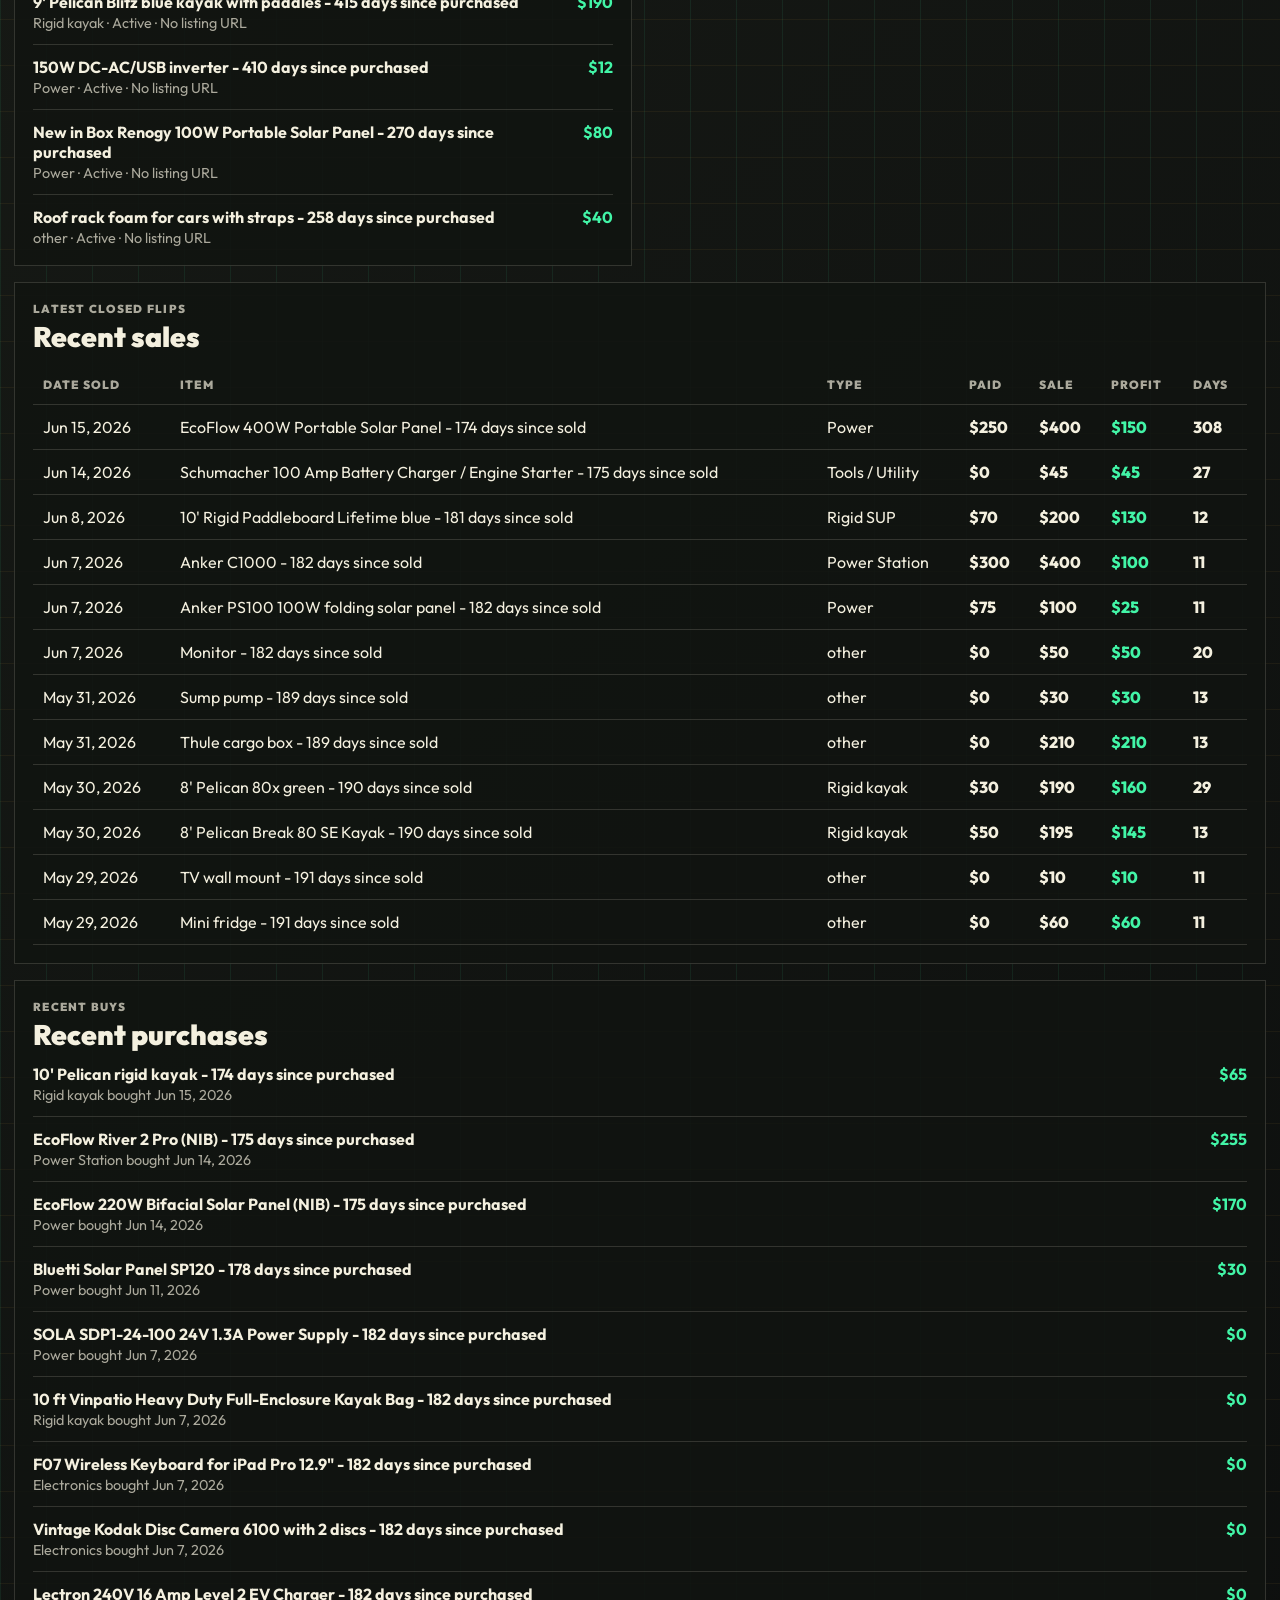
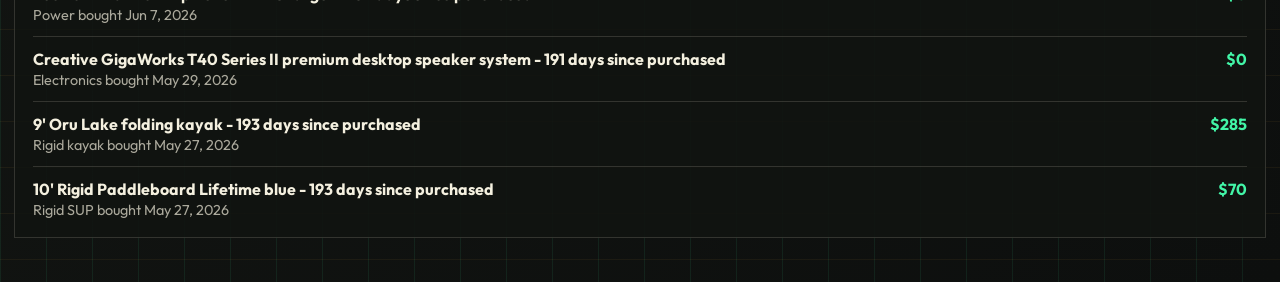
==== commit 946fcbd5: "Add income chart option tooltips" ====
--- a/Flipping Income Chart/index.html
+++ b/Flipping Income Chart/index.html
@@ -7,7 +7,7 @@
     <link rel="preconnect" href="https://fonts.googleapis.com">
     <link rel="preconnect" href="https://fonts.gstatic.com" crossorigin>
     <link href="https://fonts.googleapis.com/css2?family=Outfit:wght@400;600;700;800&display=swap" rel="stylesheet">
-    <link rel="stylesheet" href="styles.css?v=20260616-2">
+    <link rel="stylesheet" href="styles.css?v=20260704-1">
     <script src="https://cdn.plot.ly/plotly-2.35.2.min.js"></script>
 </head>
 <body>
@@ -193,6 +193,6 @@
     </main>
 
     <script src="data.js?v=20260616-1"></script>
-    <script src="script.js?v=20260616-2"></script>
+    <script src="script.js?v=20260704-1"></script>
 </body>
 </html>
--- a/Flipping Income Chart/styles.css
+++ b/Flipping Income Chart/styles.css
@@ -425,6 +425,7 @@
 }
 
 .trace-toggle {
+    position: relative;
     min-height: 36px;
     display: inline-flex;
     align-items: center;
@@ -440,6 +441,49 @@
     cursor: pointer;
 }
 
+.trace-toggle::after {
+    content: attr(data-tooltip);
+    position: absolute;
+    left: 50%;
+    bottom: calc(100% + 10px);
+    z-index: 40;
+    width: min(280px, 82vw);
+    padding: 10px 12px;
+    border: 1px solid rgba(66, 245, 167, 0.45);
+    background: rgba(9, 13, 11, 0.98);
+    color: var(--ink);
+    box-shadow: 0 14px 36px rgba(0, 0, 0, 0.42);
+    font-size: 0.78rem;
+    font-weight: 700;
+    line-height: 1.35;
+    letter-spacing: 0.02em;
+    text-transform: none;
+    white-space: normal;
+    transform: translate(-50%, 4px);
+    opacity: 0;
+    pointer-events: none;
+    transition: opacity 0.16s ease, transform 0.16s ease;
+}
+
+.trace-toggle:hover::after,
+.trace-toggle:focus-within::after {
+    opacity: 1;
+    transform: translate(-50%, 0);
+}
+
+.trace-tooltip {
+    width: 16px;
+    height: 16px;
+    display: inline-flex;
+    align-items: center;
+    justify-content: center;
+    border: 1px solid rgba(244, 240, 223, 0.28);
+    border-radius: 999px;
+    color: var(--cyan);
+    font-size: 0.68rem;
+    line-height: 1;
+}
+
 .trace-toggle input {
     accent-color: var(--hud);
 }
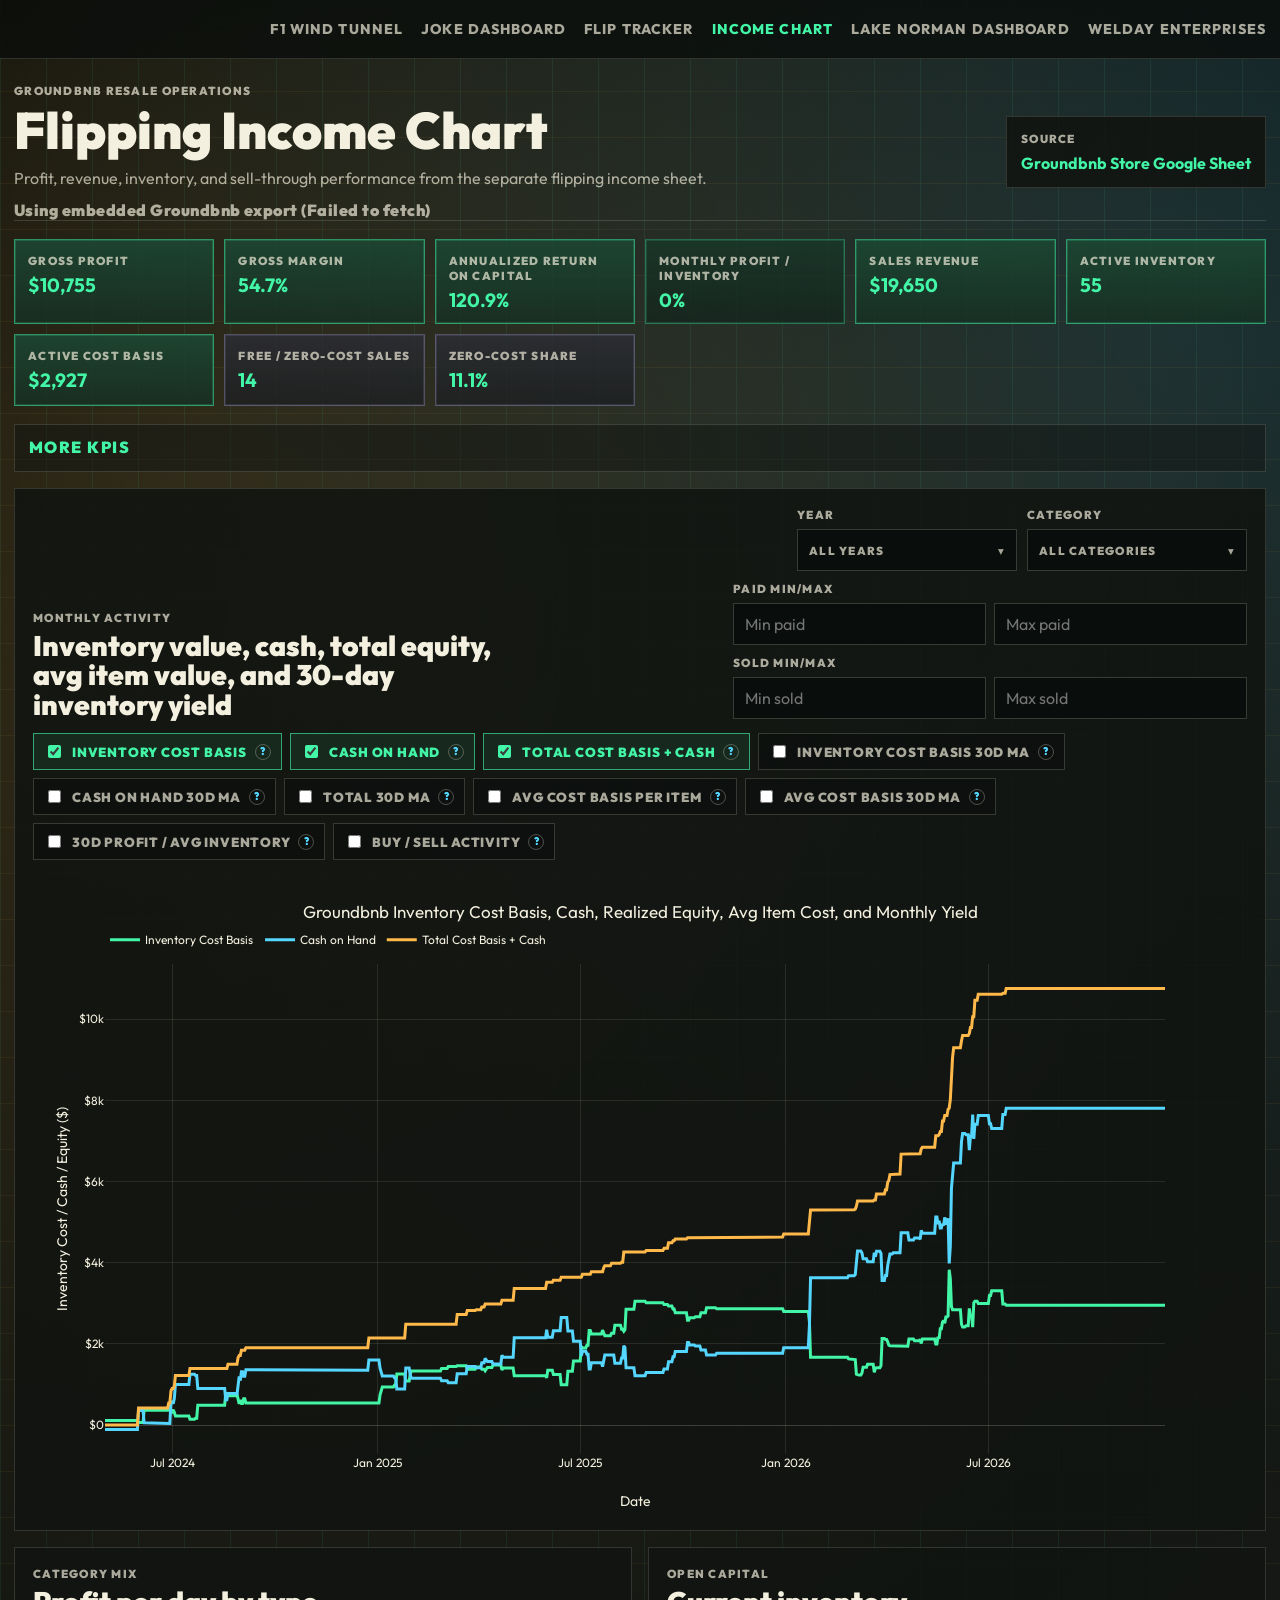
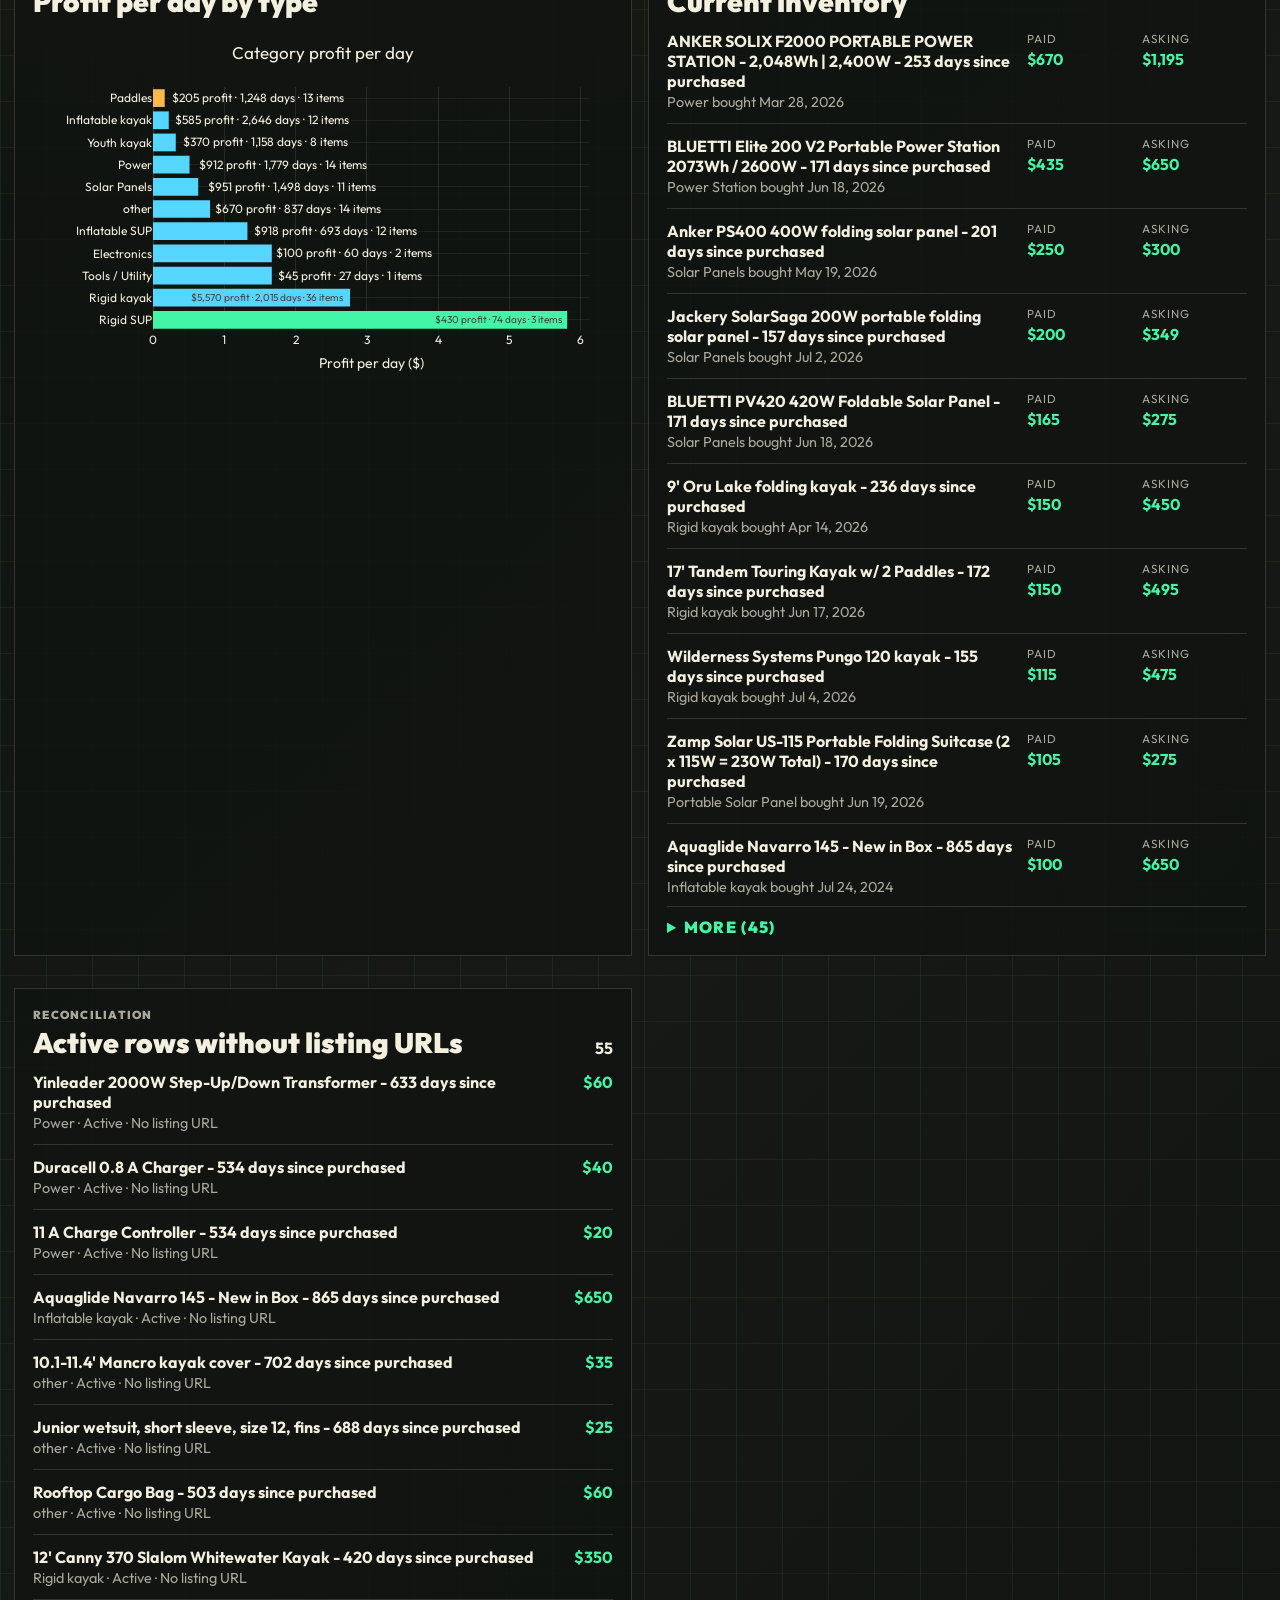
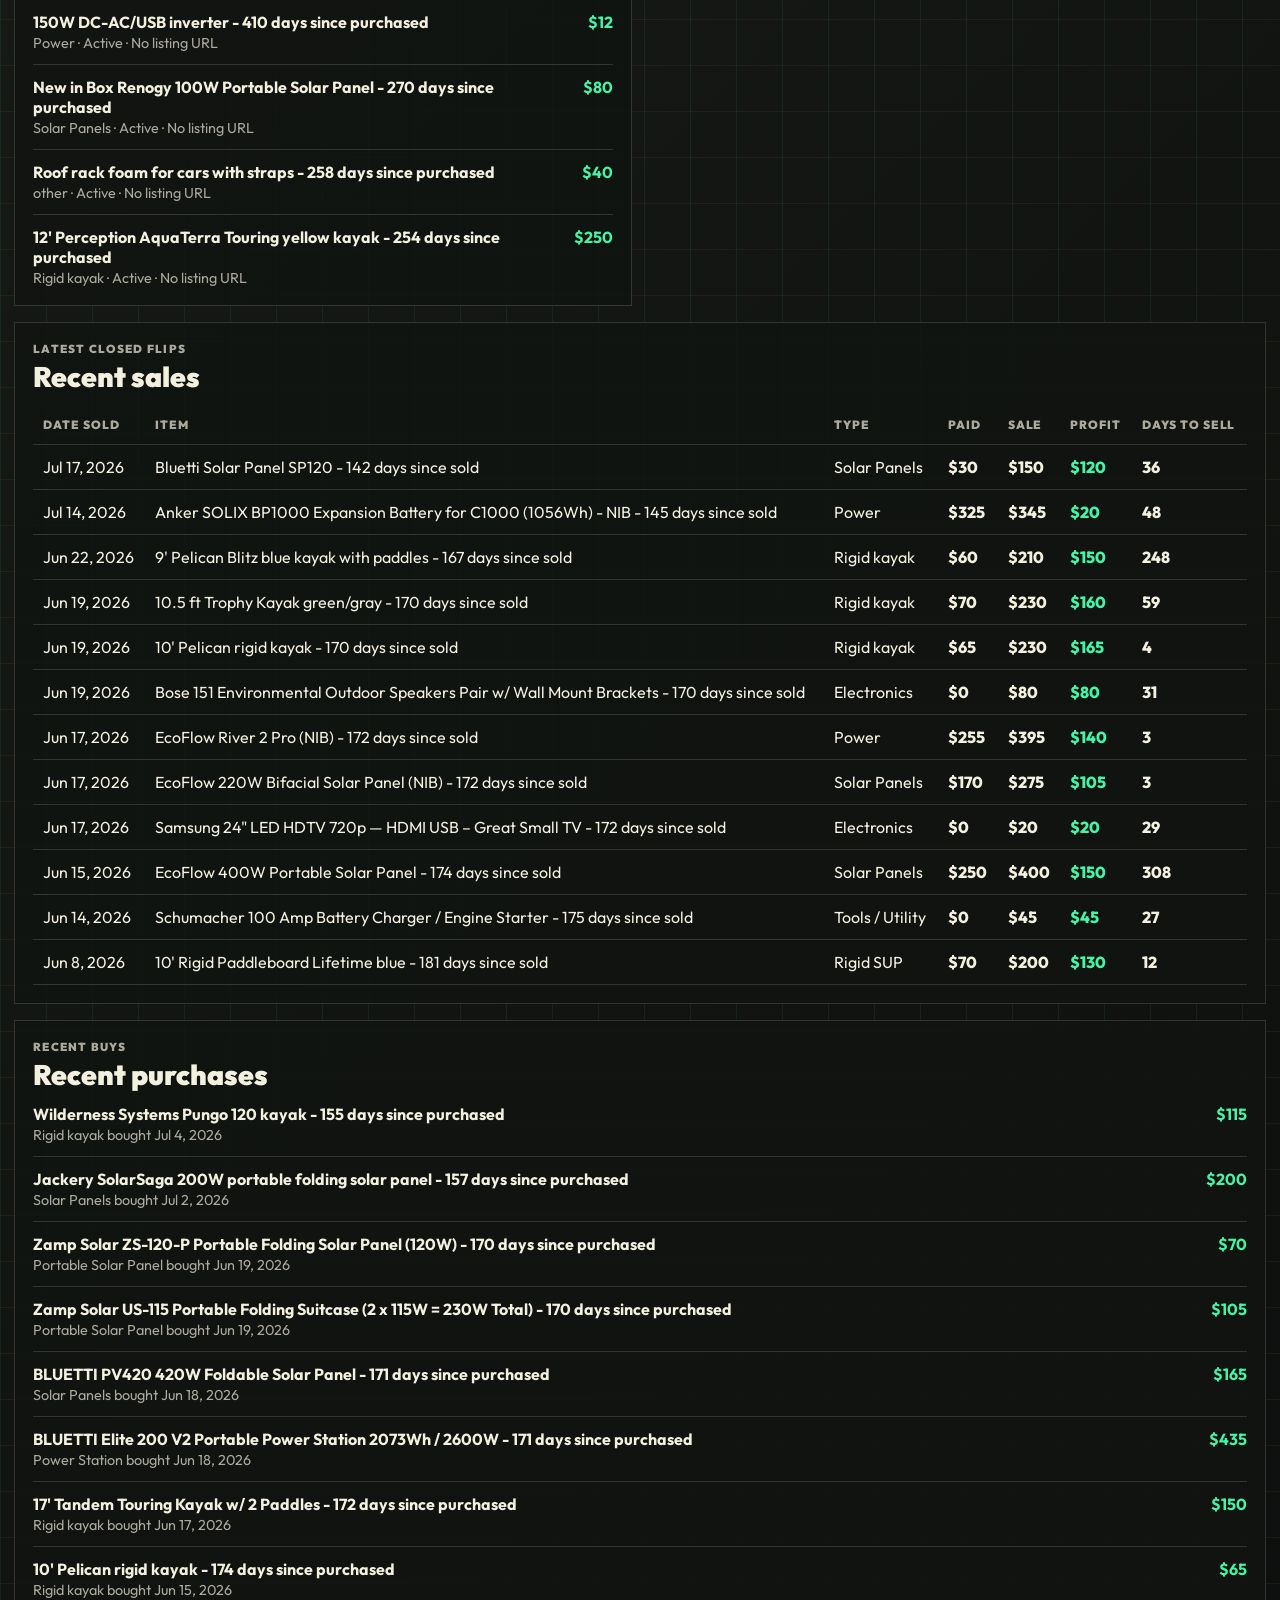
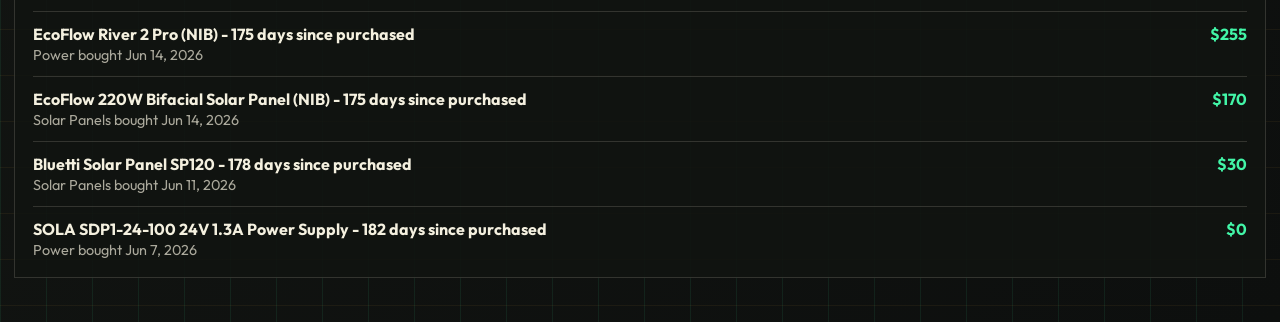
==== commit b90345fb: "Fix days to sell data on income chart" ====
--- a/Flipping Income Chart/index.html
+++ b/Flipping Income Chart/index.html
@@ -173,7 +173,7 @@
                             <th>Paid</th>
                             <th>Sale</th>
                             <th>Profit</th>
-                            <th>Days</th>
+                            <th title="Pulled from the Sales Ledger tab in the Groundbnb Store Google Sheet">Days to Sell</th>
                         </tr>
                     </thead>
                     <tbody id="recent-sales"></tbody>
@@ -192,7 +192,7 @@
         </section>
     </main>
 
-    <script src="data.js?v=20260616-1"></script>
-    <script src="script.js?v=20260704-1"></script>
+    <script src="data.js?v=20260717-1"></script>
+    <script src="script.js?v=20260717-1"></script>
 </body>
 </html>
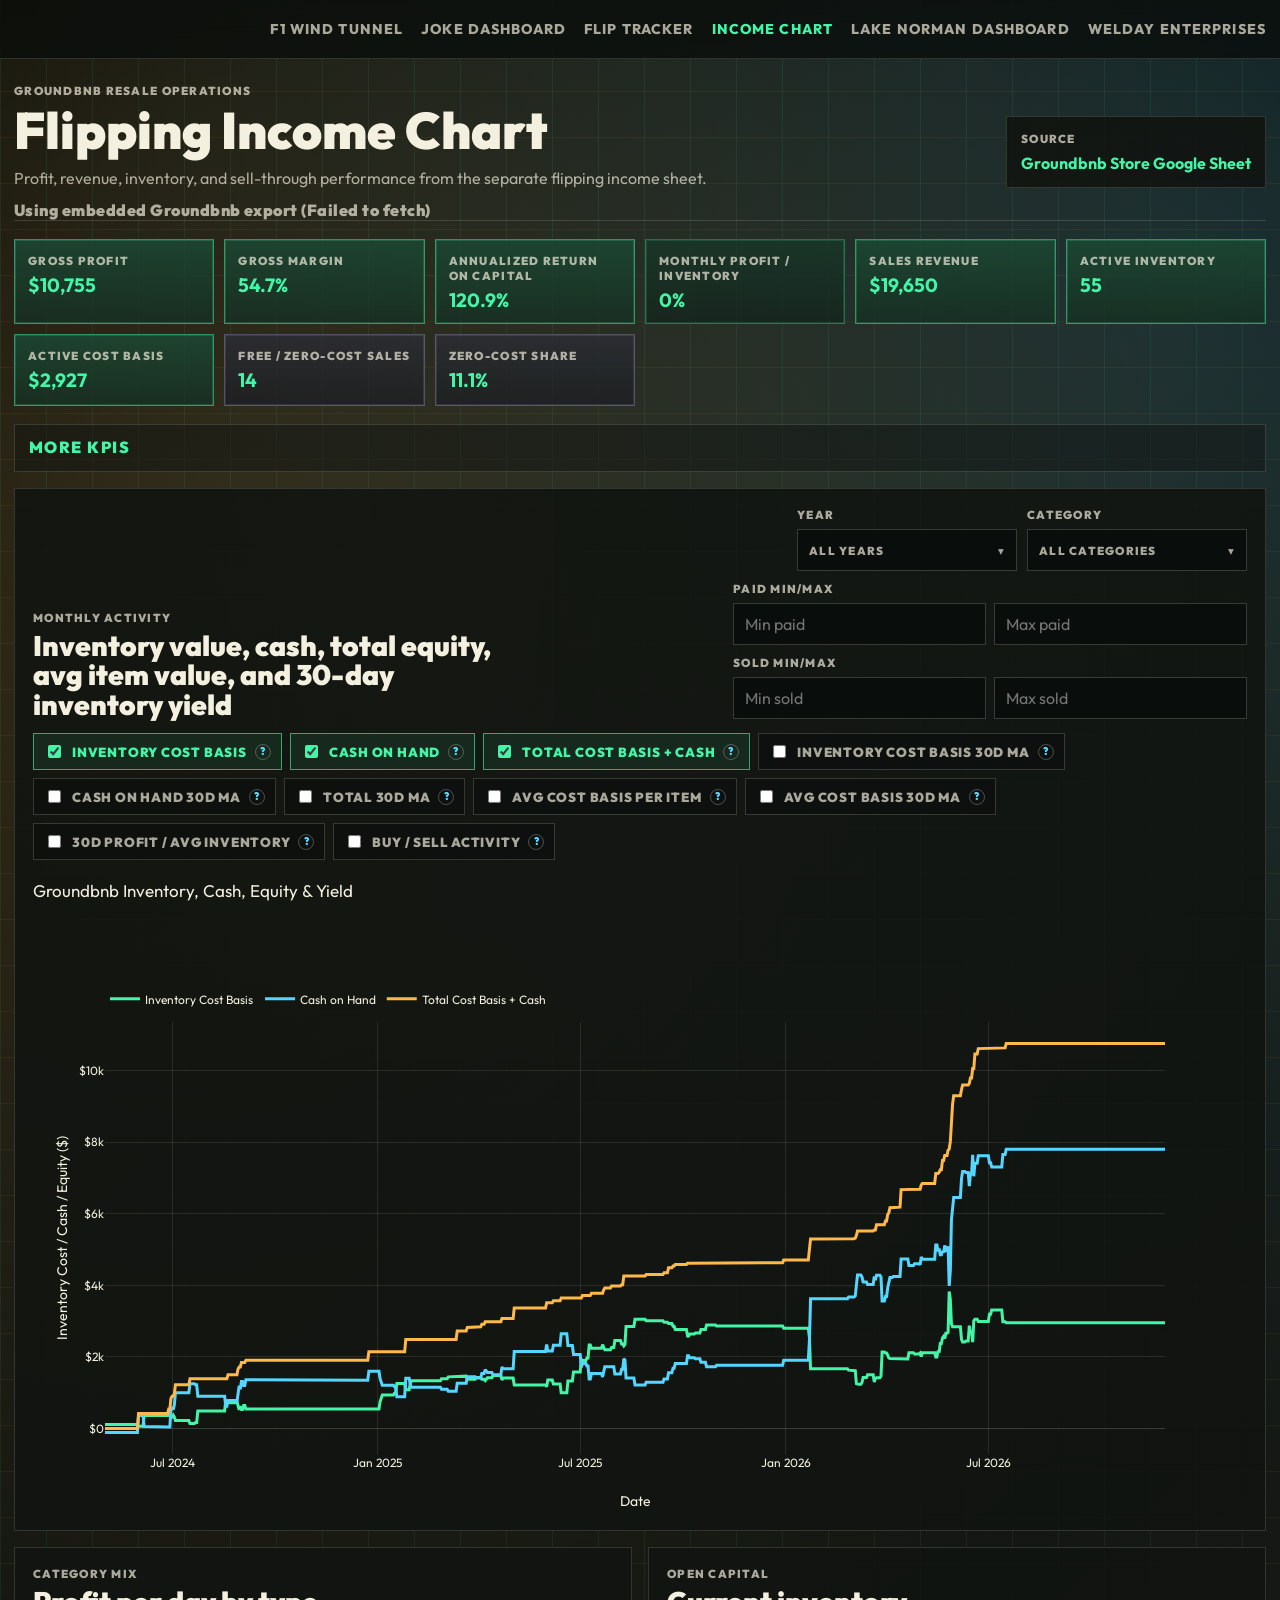
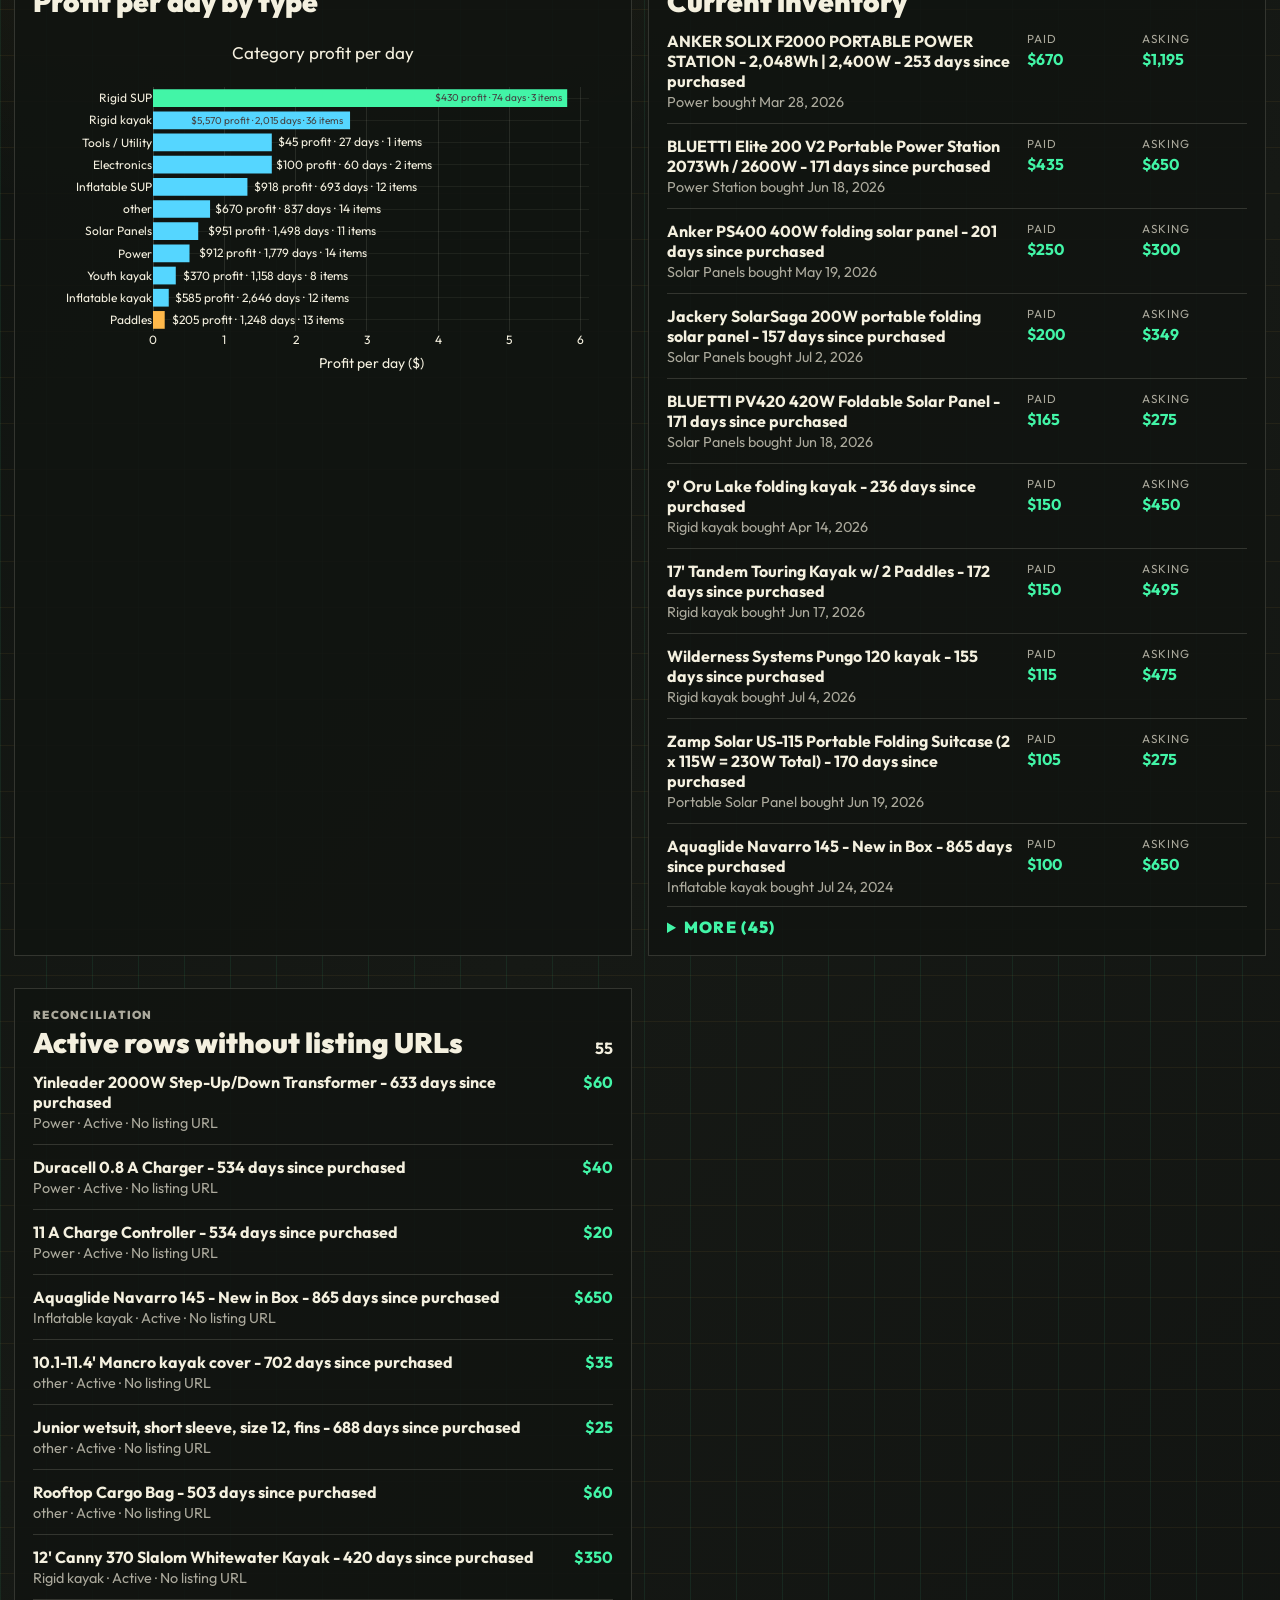
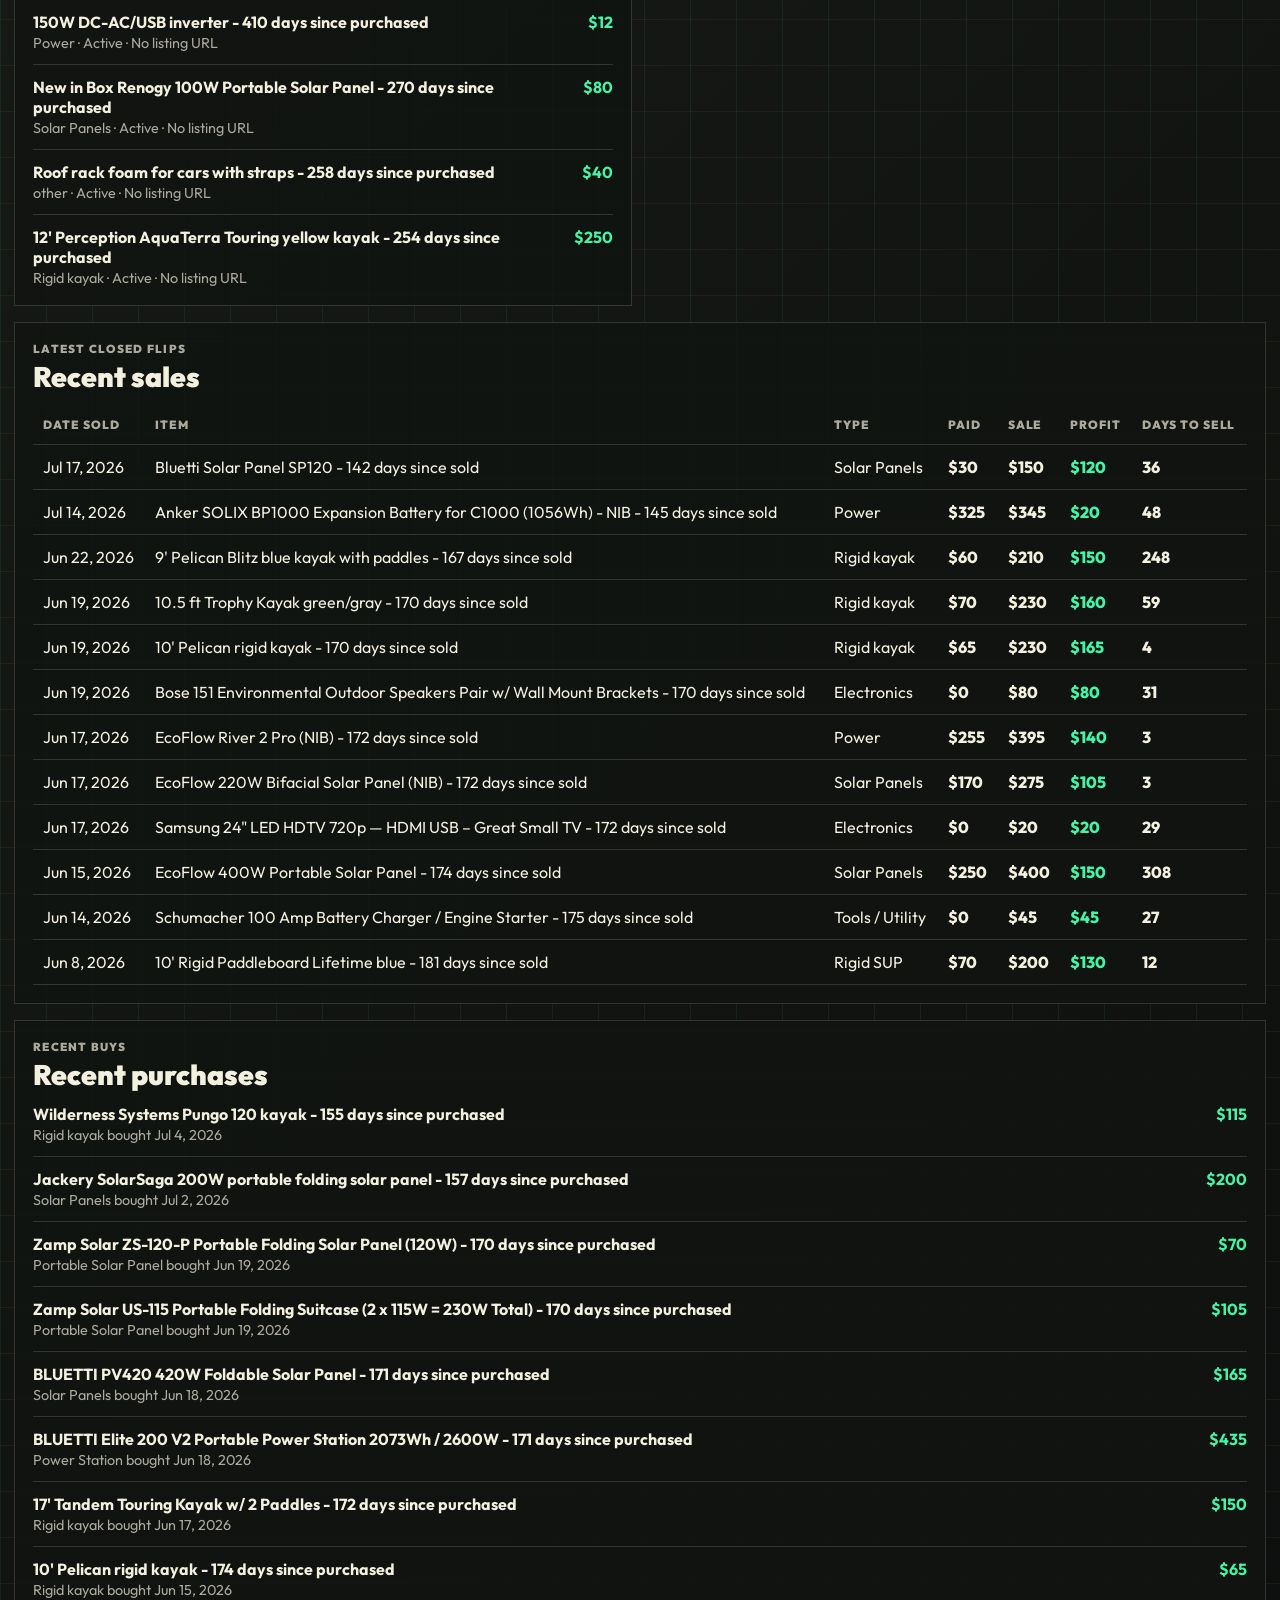
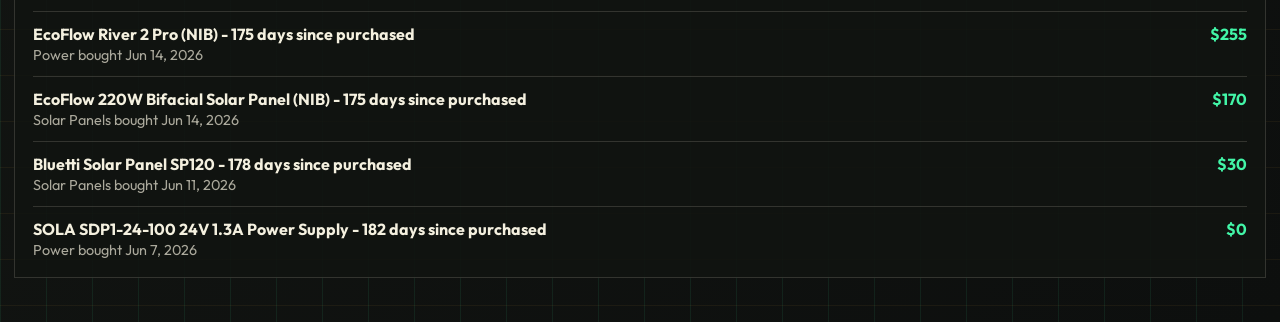
==== commit d686e932: "[verified] Fix mobile filters and chart layout" ====
--- a/Flipping Income Chart/index.html
+++ b/Flipping Income Chart/index.html
@@ -7,7 +7,7 @@
     <link rel="preconnect" href="https://fonts.googleapis.com">
     <link rel="preconnect" href="https://fonts.gstatic.com" crossorigin>
     <link href="https://fonts.googleapis.com/css2?family=Outfit:wght@400;600;700;800&display=swap" rel="stylesheet">
-    <link rel="stylesheet" href="styles.css?v=20260704-1">
+    <link rel="stylesheet" href="styles.css?v=20260723-2">
     <script src="https://cdn.plot.ly/plotly-2.35.2.min.js"></script>
 </head>
 <body>
@@ -193,6 +193,6 @@
     </main>
 
     <script src="data.js?v=20260717-1"></script>
-    <script src="script.js?v=20260717-1"></script>
+    <script src="script.js?v=20260723-2"></script>
 </body>
 </html>
--- a/Flipping Income Chart/styles.css
+++ b/Flipping Income Chart/styles.css
@@ -697,6 +697,46 @@
         padding: 13px;
     }
 
+    #year-filter-wrap {
+        min-width: 150px;
+        flex: 0 1 150px;
+    }
+
+    #year-filter-panel {
+        left: 0;
+        right: auto;
+        width: min(160px, calc(100vw - 20px));
+    }
+
+    #year-filter-panel .multi-filter-actions {
+        flex-direction: column;
+    }
+
+    #year-filter-panel .multi-filter-actions button {
+        width: 100%;
+        flex: 0 0 auto;
+    }
+
+    #category-filter-wrap {
+        min-width: 150px;
+        flex: 0 1 150px;
+    }
+
+    #category-filter-panel {
+        left: 0;
+        right: auto;
+        width: min(160px, calc(100vw - 20px));
+    }
+
+    #category-filter-panel .multi-filter-actions {
+        flex-direction: column;
+    }
+
+    #category-filter-panel .multi-filter-actions button {
+        width: 100%;
+        flex: 0 0 auto;
+    }
+
     select {
         width: 100%;
     }
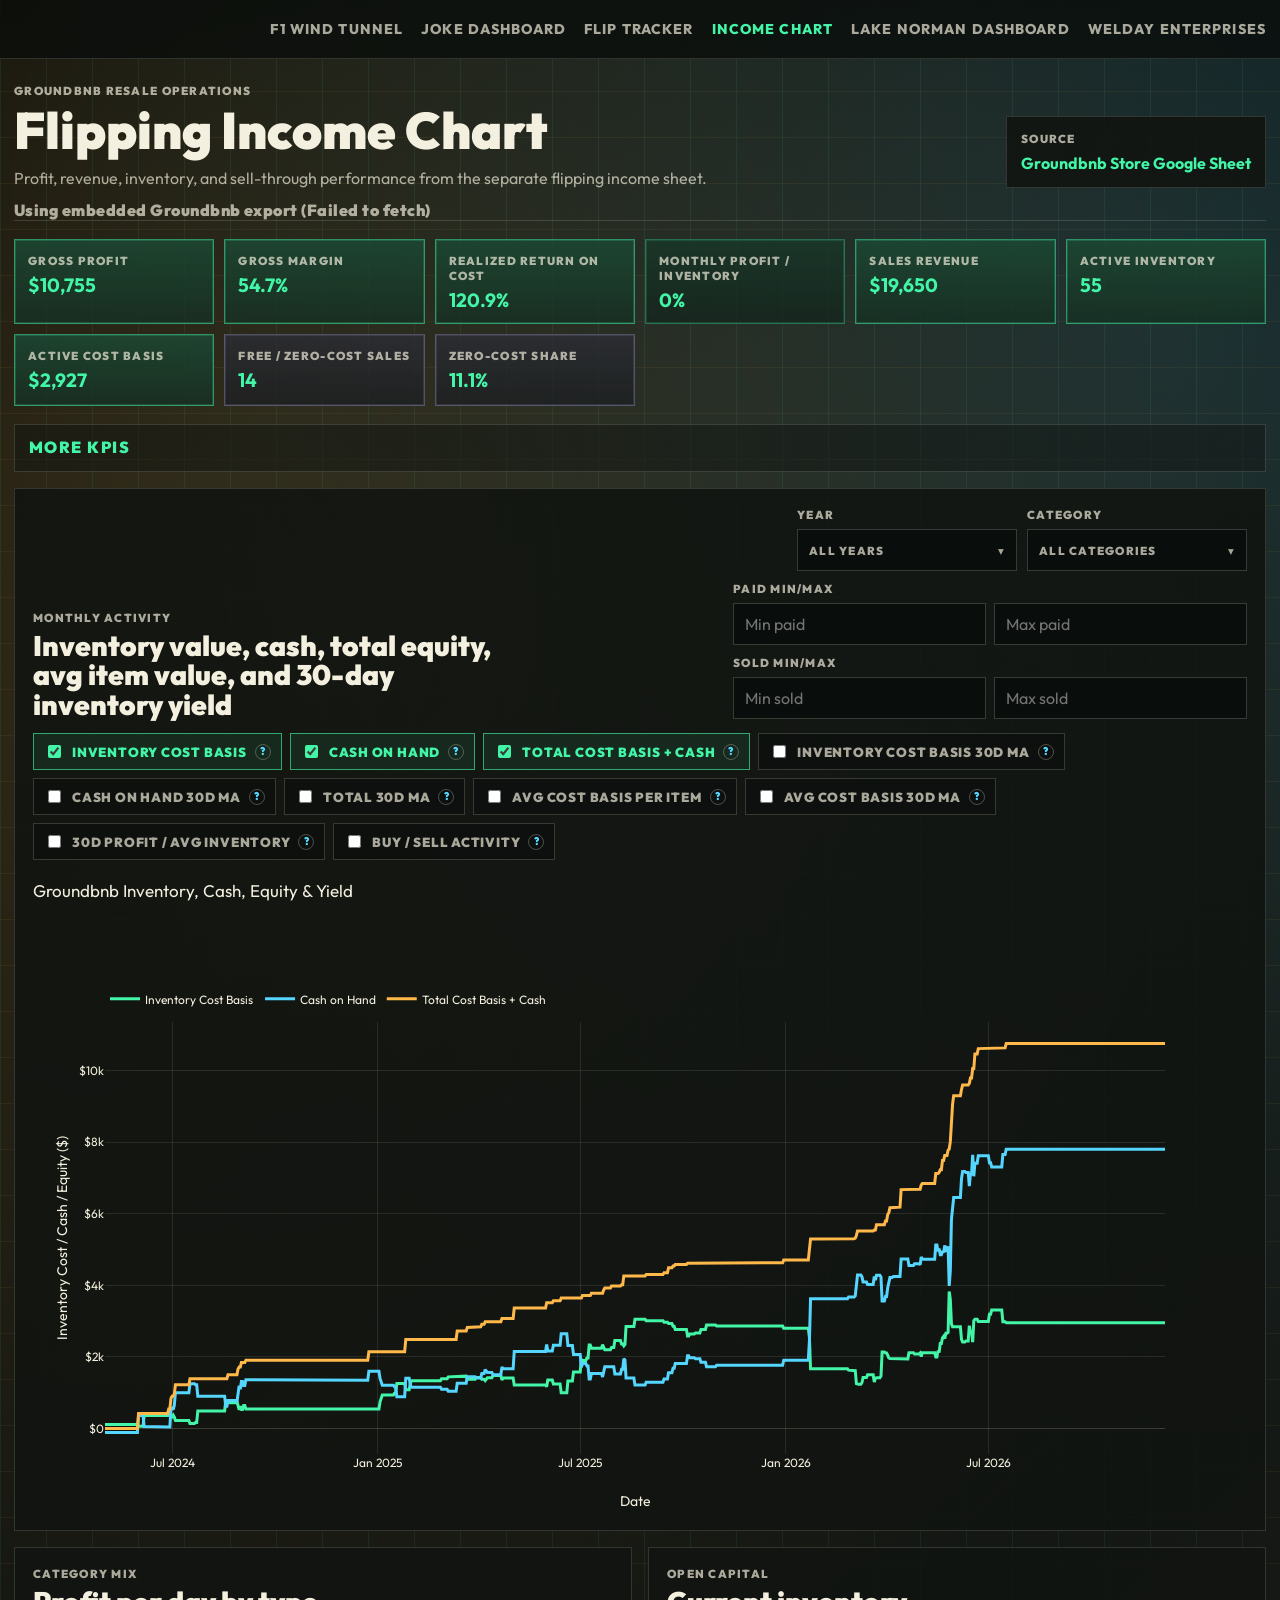
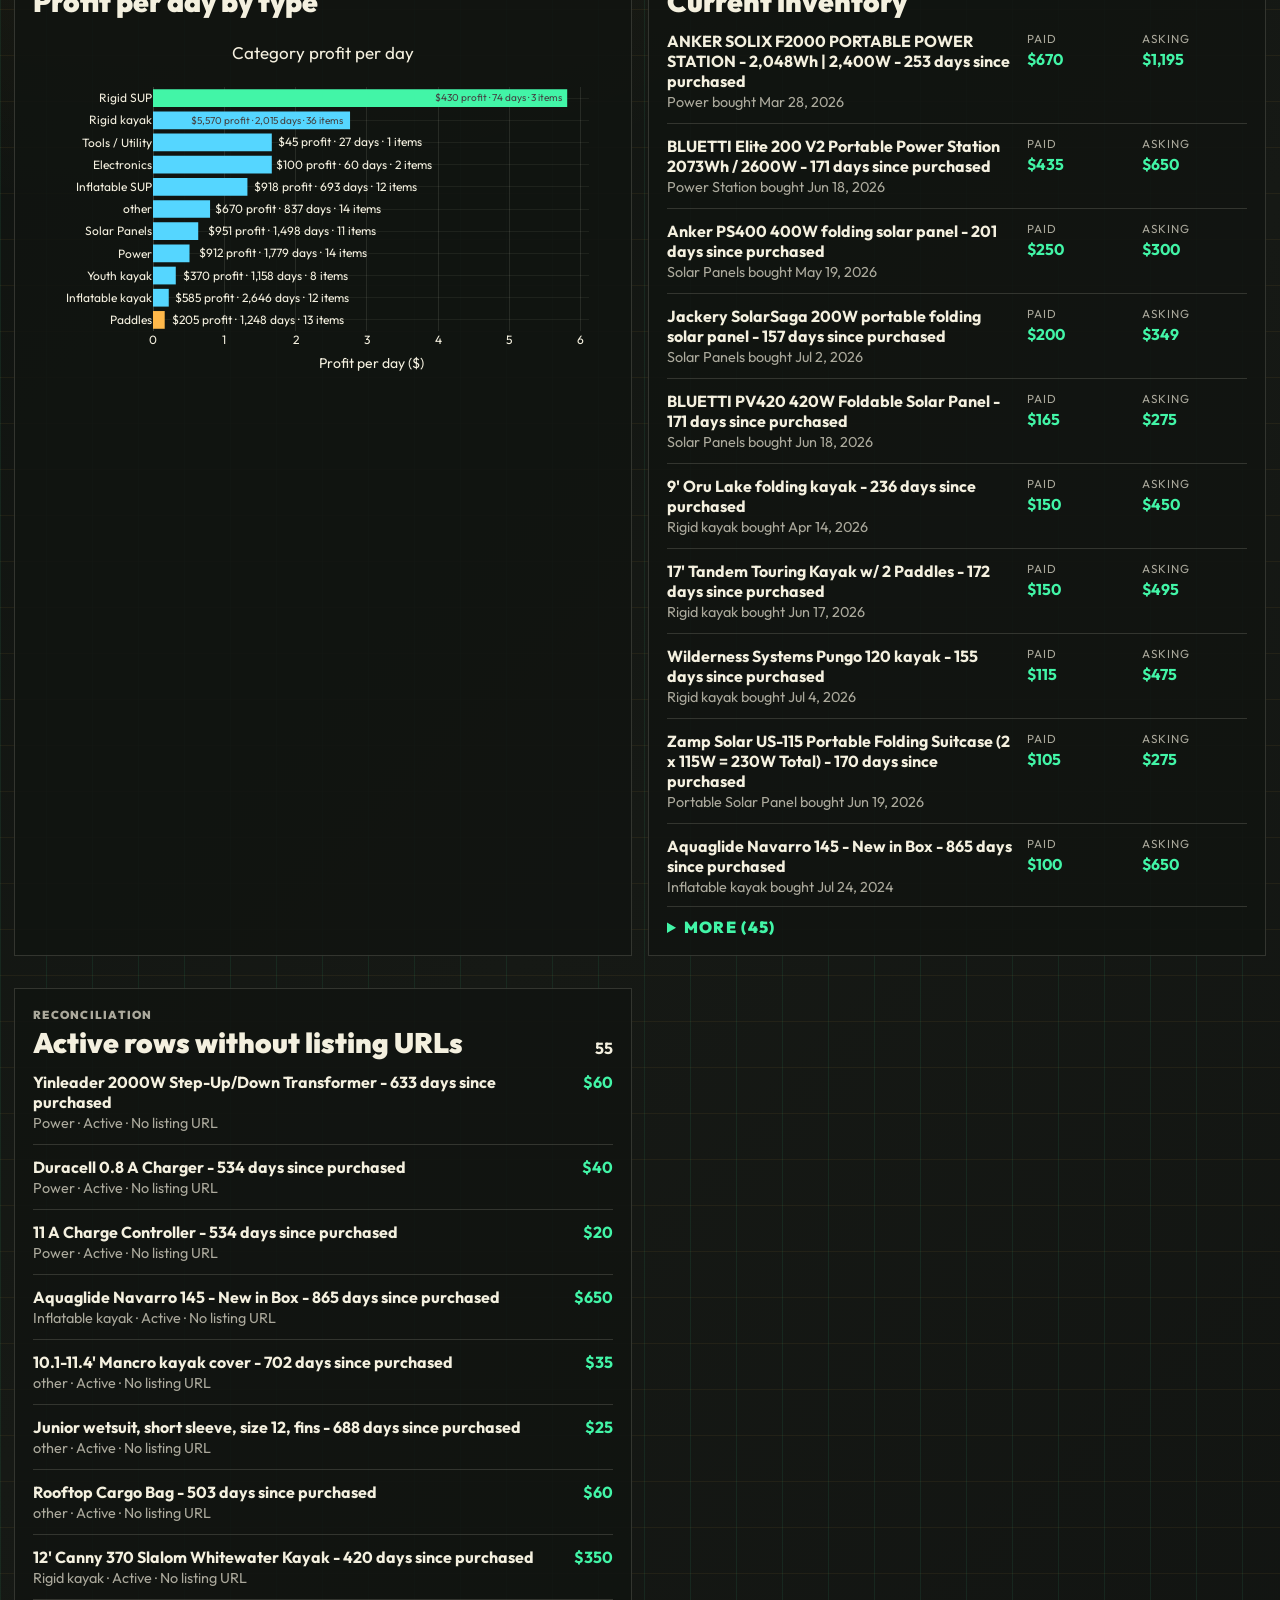
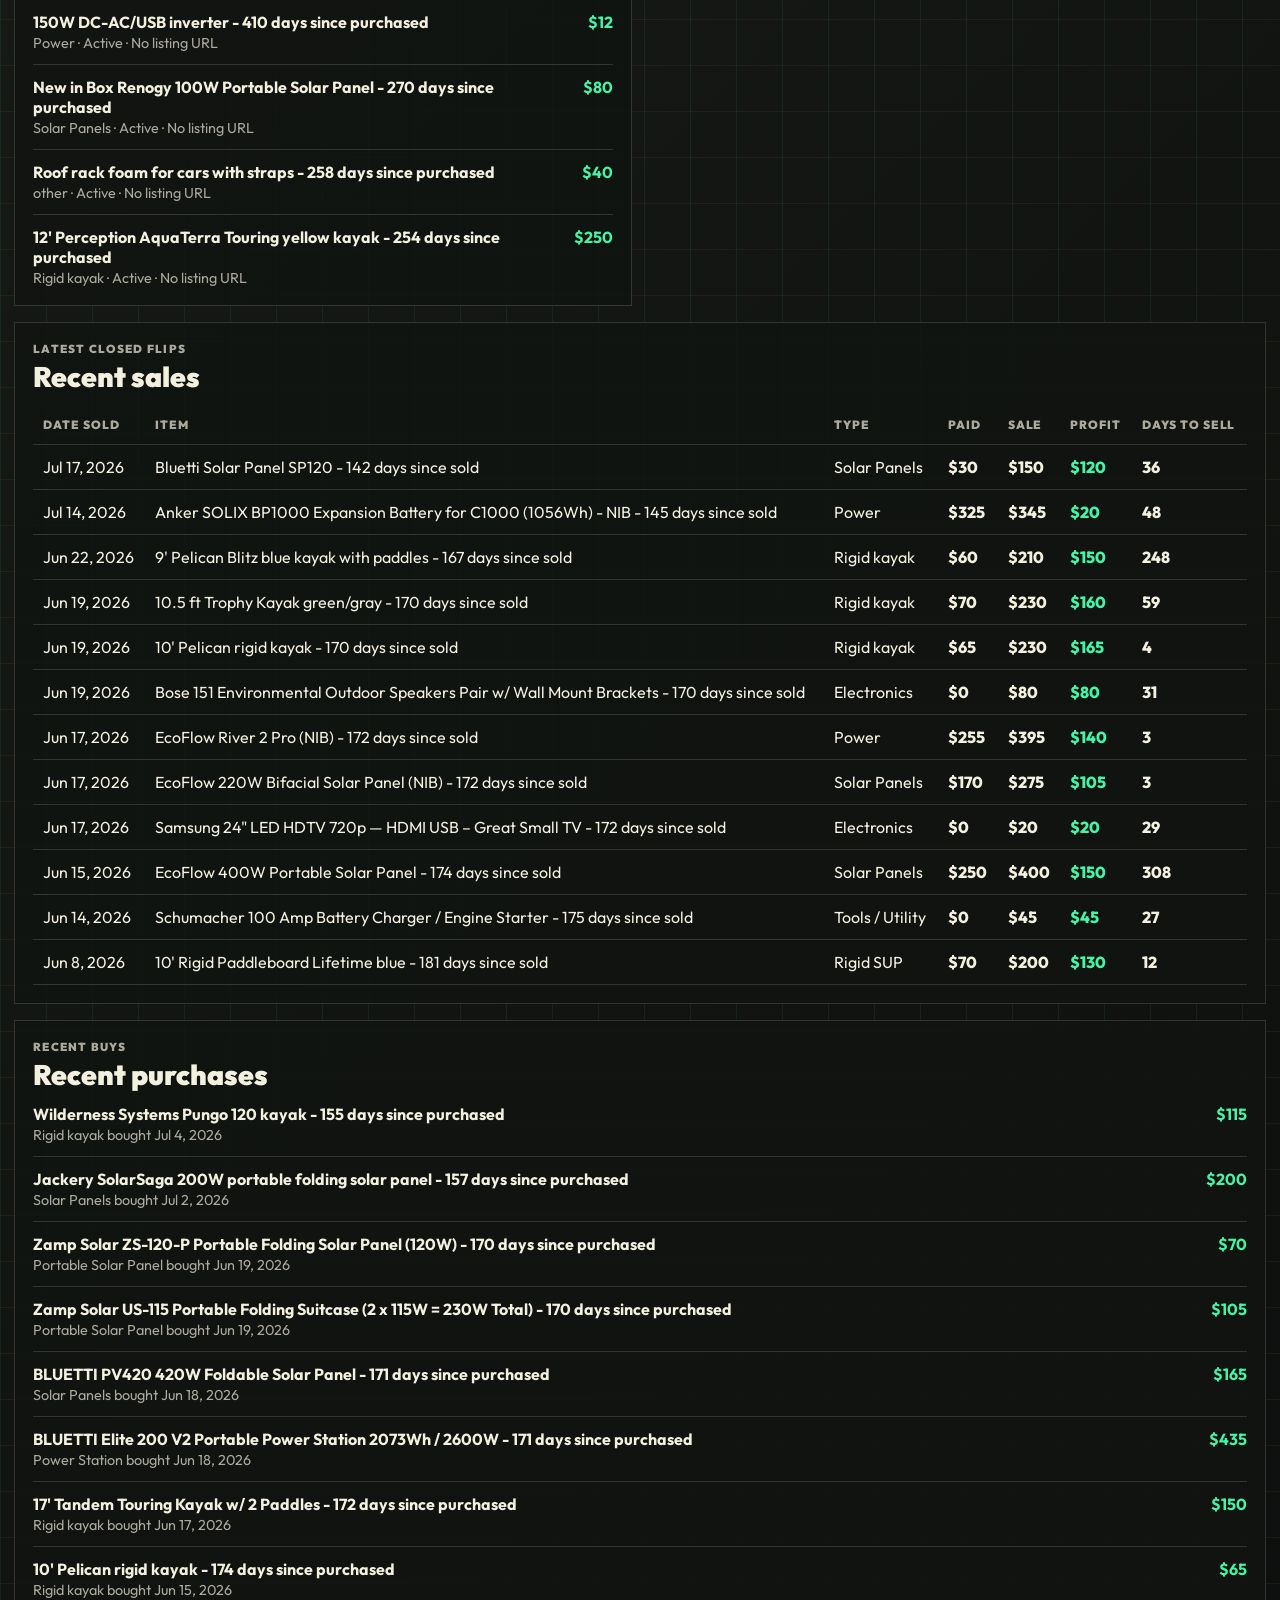
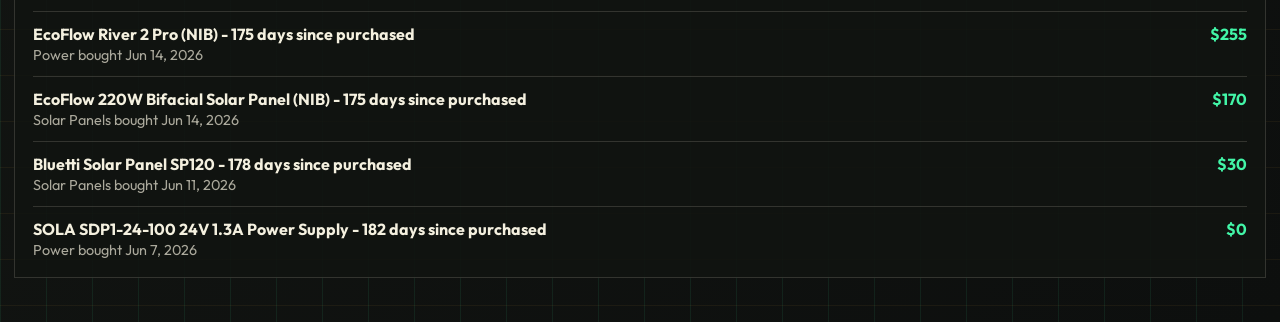
==== commit 9970257f: "fix: correct flipping income KPI calculations Calculate active asking and unrealized profit from the" ====
--- a/Flipping Income Chart/index.html
+++ b/Flipping Income Chart/index.html
@@ -39,7 +39,7 @@
         <section class="kpi-grid" aria-label="Income summary">
             <article class="kpi kpi-primary" title="Gross profit on closed flips. Revenue minus cost basis and sale-side costs."><span>Gross Profit</span><strong id="total-profit">$0</strong></article>
             <article class="kpi kpi-primary" title="Gross margin as a share of revenue. Gross profit divided by sales revenue."><span>Gross Margin</span><strong id="gross-margin">0%</strong></article>
-            <article class="kpi kpi-primary" title="Annualized return on invested cash for sold items. Time-adjusted profit divided by cost basis."><span>Annualized Return on Capital</span><strong id="realized-roi">0%</strong></article>
+            <article class="kpi kpi-primary" title="Gross profit divided by paid cost basis for sold items. This is realized return on cost, not annualized."><span>Realized Return on Cost</span><strong id="realized-roi">0%</strong></article>
             <article class="kpi kpi-go" title="30-day realized gross profit divided by average inventory cost basis over the same 30 days. Unit: percent per month."><span>Monthly Profit / Inventory</span><strong id="monthly-profit-inventory">0%</strong></article>
             <article class="kpi kpi-primary" title="Total sales collected from sold items in the selected scope."><span>Sales Revenue</span><strong id="sales-revenue">$0</strong></article>
             <article class="kpi kpi-primary" title="Count of active inventory items still on hand in the sheet."><span>Active Inventory</span><strong id="inventory-count">0</strong></article>
@@ -54,24 +54,23 @@
                 <div class="secondary-kpis">
                     <article class="kpi kpi-go" title="Number of sold assets included in the selected scope."><span>Sold Units</span><strong id="sold-count">0</strong></article>
                     <article class="kpi kpi-cyan" title="Average gross profit per sold item."><span>Average Profit</span><strong id="avg-profit">$0</strong></article>
+                    <article class="kpi kpi-cyan" title="Middle gross profit among sold items, reducing the impact of unusually large or small flips."><span>Median Profit</span><strong id="median-profit">$0</strong></article>
                     <article class="kpi kpi-amber" title="Average number of days from purchase to sale."><span>Avg Days to Sell</span><strong id="avg-days">0</strong></article>
                     <article class="kpi kpi-info" title="Middle value for days to sell, which reduces the impact of outliers."><span>Median Days to Sell</span><strong id="median-days">0</strong></article>
-                    <article class="kpi kpi-slate" title="Current asking value for all active inventory."><span>Active Asking Value</span><strong id="active-asking">$0</strong></article>
-                    <article class="kpi kpi-go" title="Potential profit still on the table for active inventory."><span>Unrealized Profit</span><strong id="unrealized-profit">$0</strong></article>
+                    <article class="kpi kpi-slate" title="Current asking value for tracked Groundbnb resale inventory. Excludes the Cadillac ELR and non-Groundbnb rows."><span>Active Asking Value</span><strong id="active-asking">$0</strong></article>
+                    <article class="kpi kpi-go" title="Current asking value minus the paid cost for the same tracked Groundbnb inventory rows. Excludes the Cadillac ELR and non-Groundbnb rows."><span>Unrealized Profit</span><strong id="unrealized-profit">$0</strong></article>
                     <article class="kpi kpi-danger" title="Active inventory older than 45 days and worth reviewing for pricing or liquidation."><span>Aging Risk Units</span><strong id="aging-risk">0</strong></article>
                     <article class="kpi kpi-cyan" title="Sold units divided by sold units plus active inventory."><span>Sell-Through</span><strong id="sell-through">0%</strong></article>
                     <article class="kpi kpi-amber" title="Average markup on sold items."><span>Avg Markup</span><strong id="avg-markup">0%</strong></article>
-                    <article class="kpi kpi-primary" title="Annualized return on invested capital, adjusted for holding period."><span>Annualized Return on Capital</span><strong id="annualized-return">0%</strong></article>
-                    <article class="kpi kpi-info" title="Gross profit divided by the number of days the item was held."><span>Profit per Day Held</span><strong id="profit-per-day">$0</strong></article>
-                    <article class="kpi kpi-slate" title="Average time active inventory has been on hand."><span>Days in Inventory</span><strong id="days-in-inventory">0</strong></article>
+                    <article class="kpi kpi-primary" title="Simple linear annualization of completed paid flips at their observed holding-period pace. It assumes that pace repeats, does not compound, and is not comparable to portfolio APY."><span>Annualized Flip Pace (Not APY)</span><strong id="annualized-return">0%</strong></article>
+                    <article class="kpi kpi-info" title="Gross profit divided by the number of days the item was held."><span>Profit per Day Held</span><strong id="profit-per-day">$0.00</strong></article>
+                    <article class="kpi kpi-slate" title="Average time active inventory has been on hand. Displays months when the average exceeds 60 days."><span>Inventory Age</span><strong id="days-in-inventory">0 days</strong></article>
+                    <article class="kpi kpi-danger" title="Active inventory held for at least 365 days."><span>Inventory 1 Year+</span><strong id="inventory-one-year">0</strong></article>
                     <article class="kpi kpi-go" title="Cost basis rotations per period. Roughly how many times inventory turns over in a year."><span>Inventory Turnover</span><strong id="inventory-turnover">0x</strong></article>
                     <article class="kpi kpi-info" title="Marketplace ad count reported in the KPI export sheet."><span>Marketplace Ads</span><strong id="marketplace-ads">0</strong></article>
                     <article class="kpi kpi-danger" title="The difference between marketplace ads and tracked sheet inventory. If this is positive, ads exceed tracked rows."><span>Ad / Sheet Gap</span><strong id="ad-gap">0</strong></article>
-                    <article class="kpi kpi-slate" title="Duplicate display of sold units for compact comparison on smaller screens."><span>Sold Count</span><strong id="sold-count-secondary">0</strong></article>
-                    <article class="kpi kpi-primary" title="Average paid price as a share of seller asking across sold items."><span>Average Paid % of Seller Asking</span><strong id="avg-paid-percent-seller-asking">0%</strong></article>
-                    <article class="kpi kpi-cyan" title="Average savings versus seller asking across sold items."><span>Average Savings vs Seller Asking</span><strong id="avg-savings-vs-seller-asking">0%</strong></article>
-                    <article class="kpi kpi-go" title="Average paid price as a share of seller asking across active inventory."><span>Active Avg Paid % of Seller Asking</span><strong id="active-avg-paid-percent-seller-asking">0%</strong></article>
-                    <article class="kpi kpi-amber" title="Average savings versus seller asking across active inventory."><span>Active Avg Savings vs Seller Asking</span><strong id="active-avg-savings-vs-seller-asking">0%</strong></article>
+
+                    <article class="kpi kpi-primary" title="Average paid price as a share of seller asking across all sold and active items with a recorded asking price."><span>Average Paid % of Seller Asking</span><strong id="avg-paid-percent-seller-asking">0%</strong></article>
                 </div>
             </details>
         </section>
@@ -193,6 +192,6 @@
     </main>
 
     <script src="data.js?v=20260717-1"></script>
-    <script src="script.js?v=20260723-2"></script>
+    <script src="script.js?v=20260723-4"></script>
 </body>
 </html>
